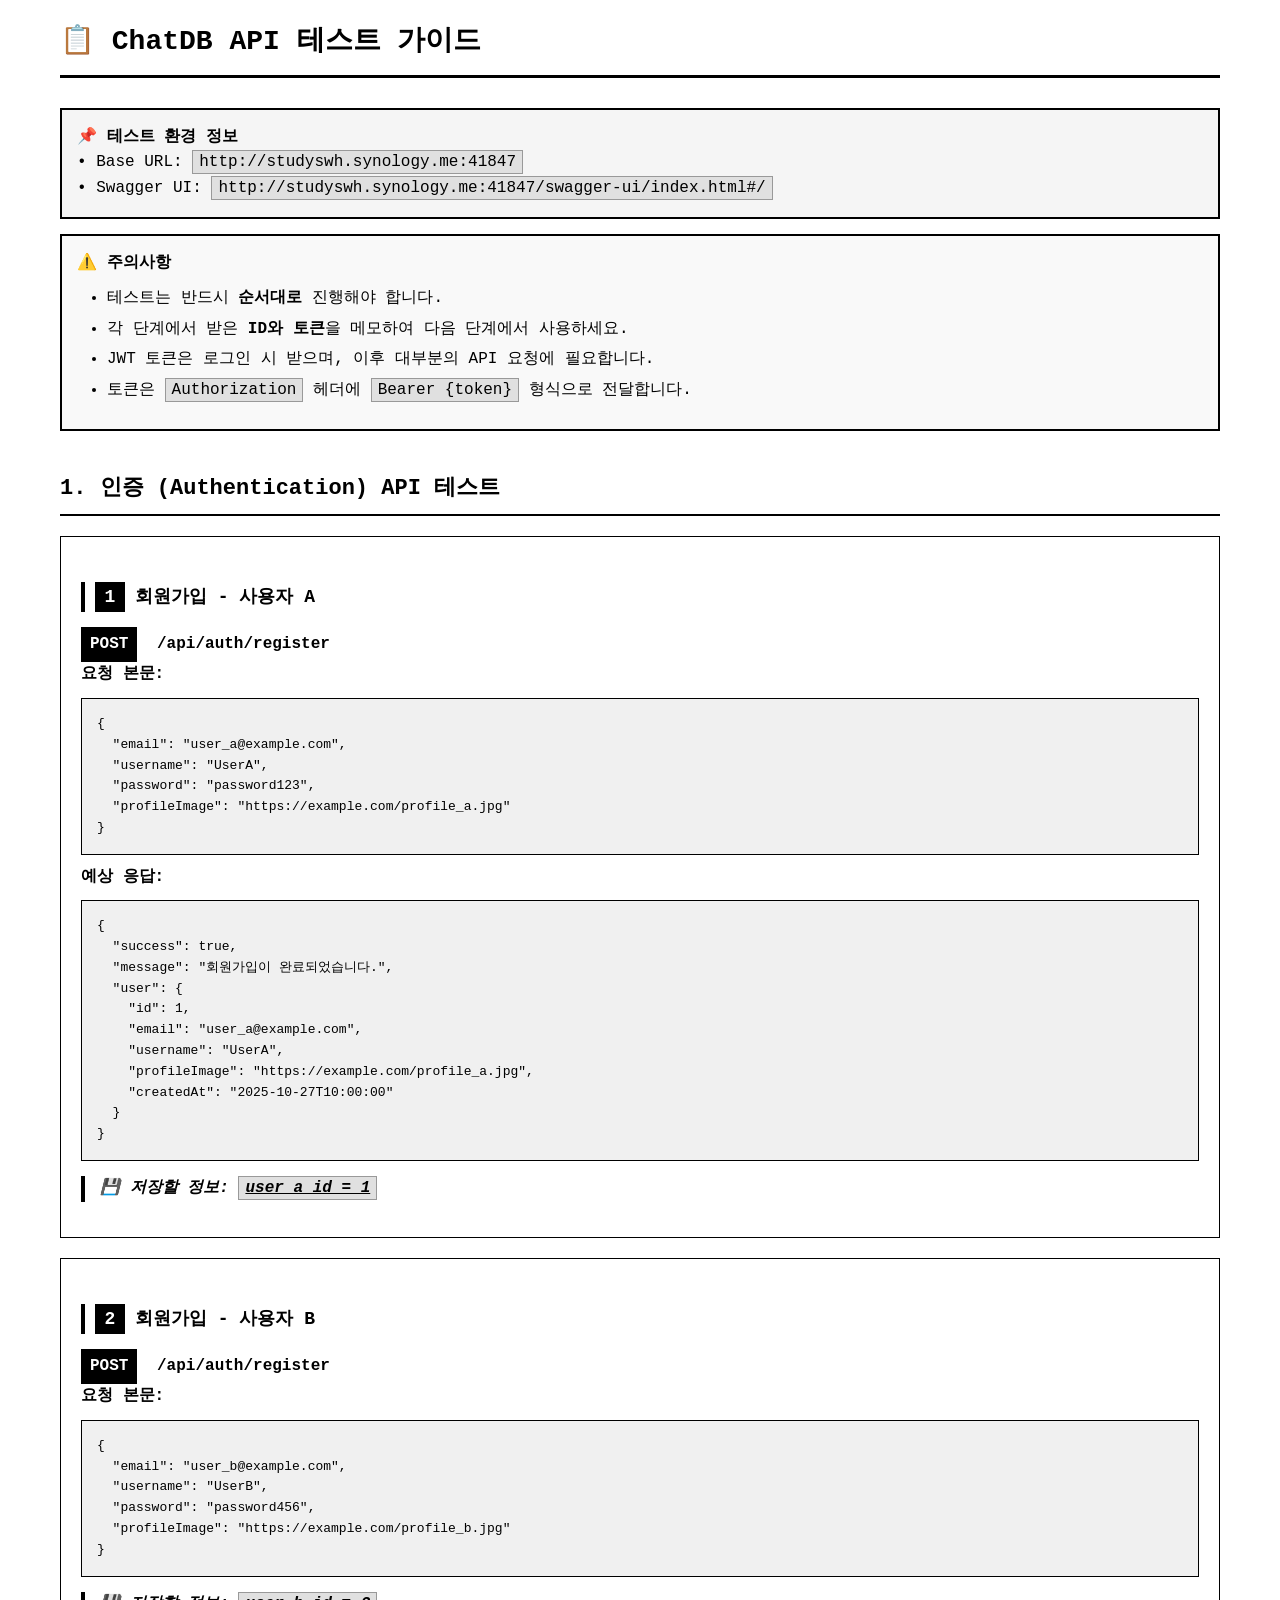
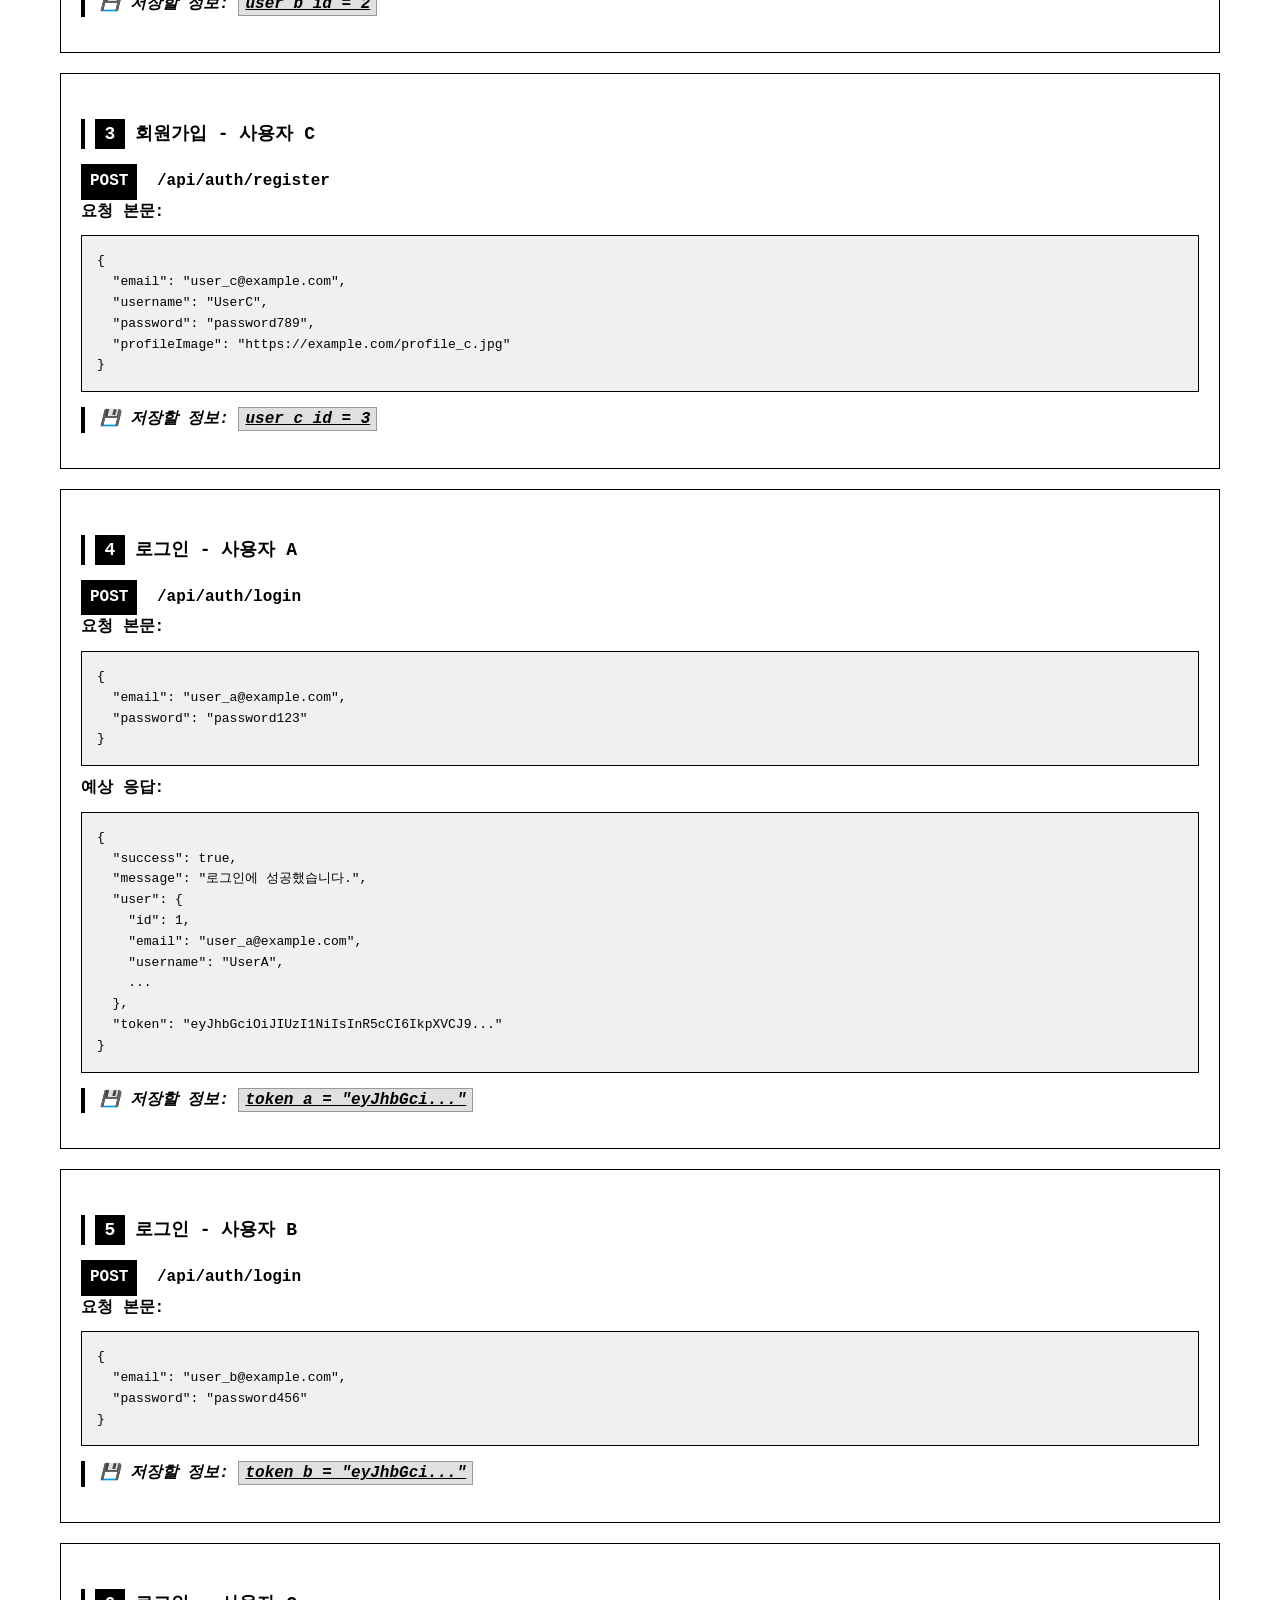
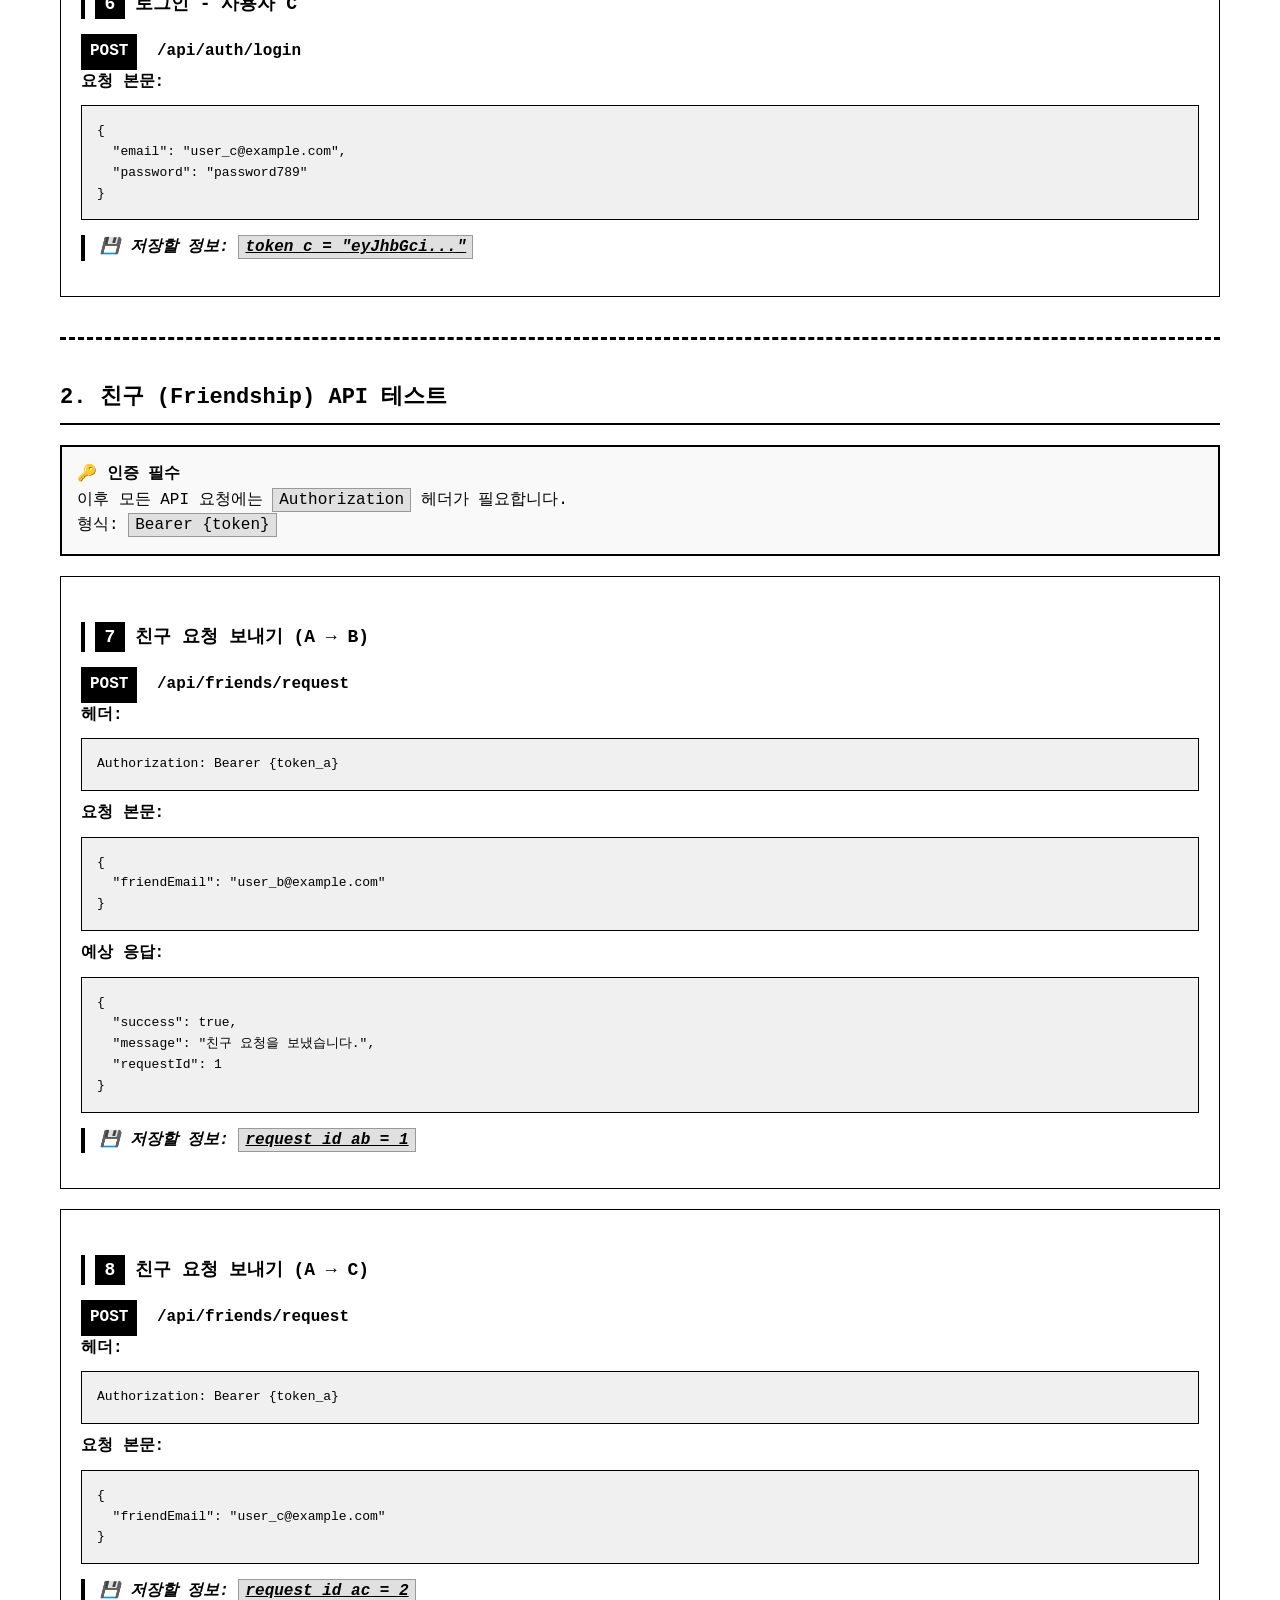
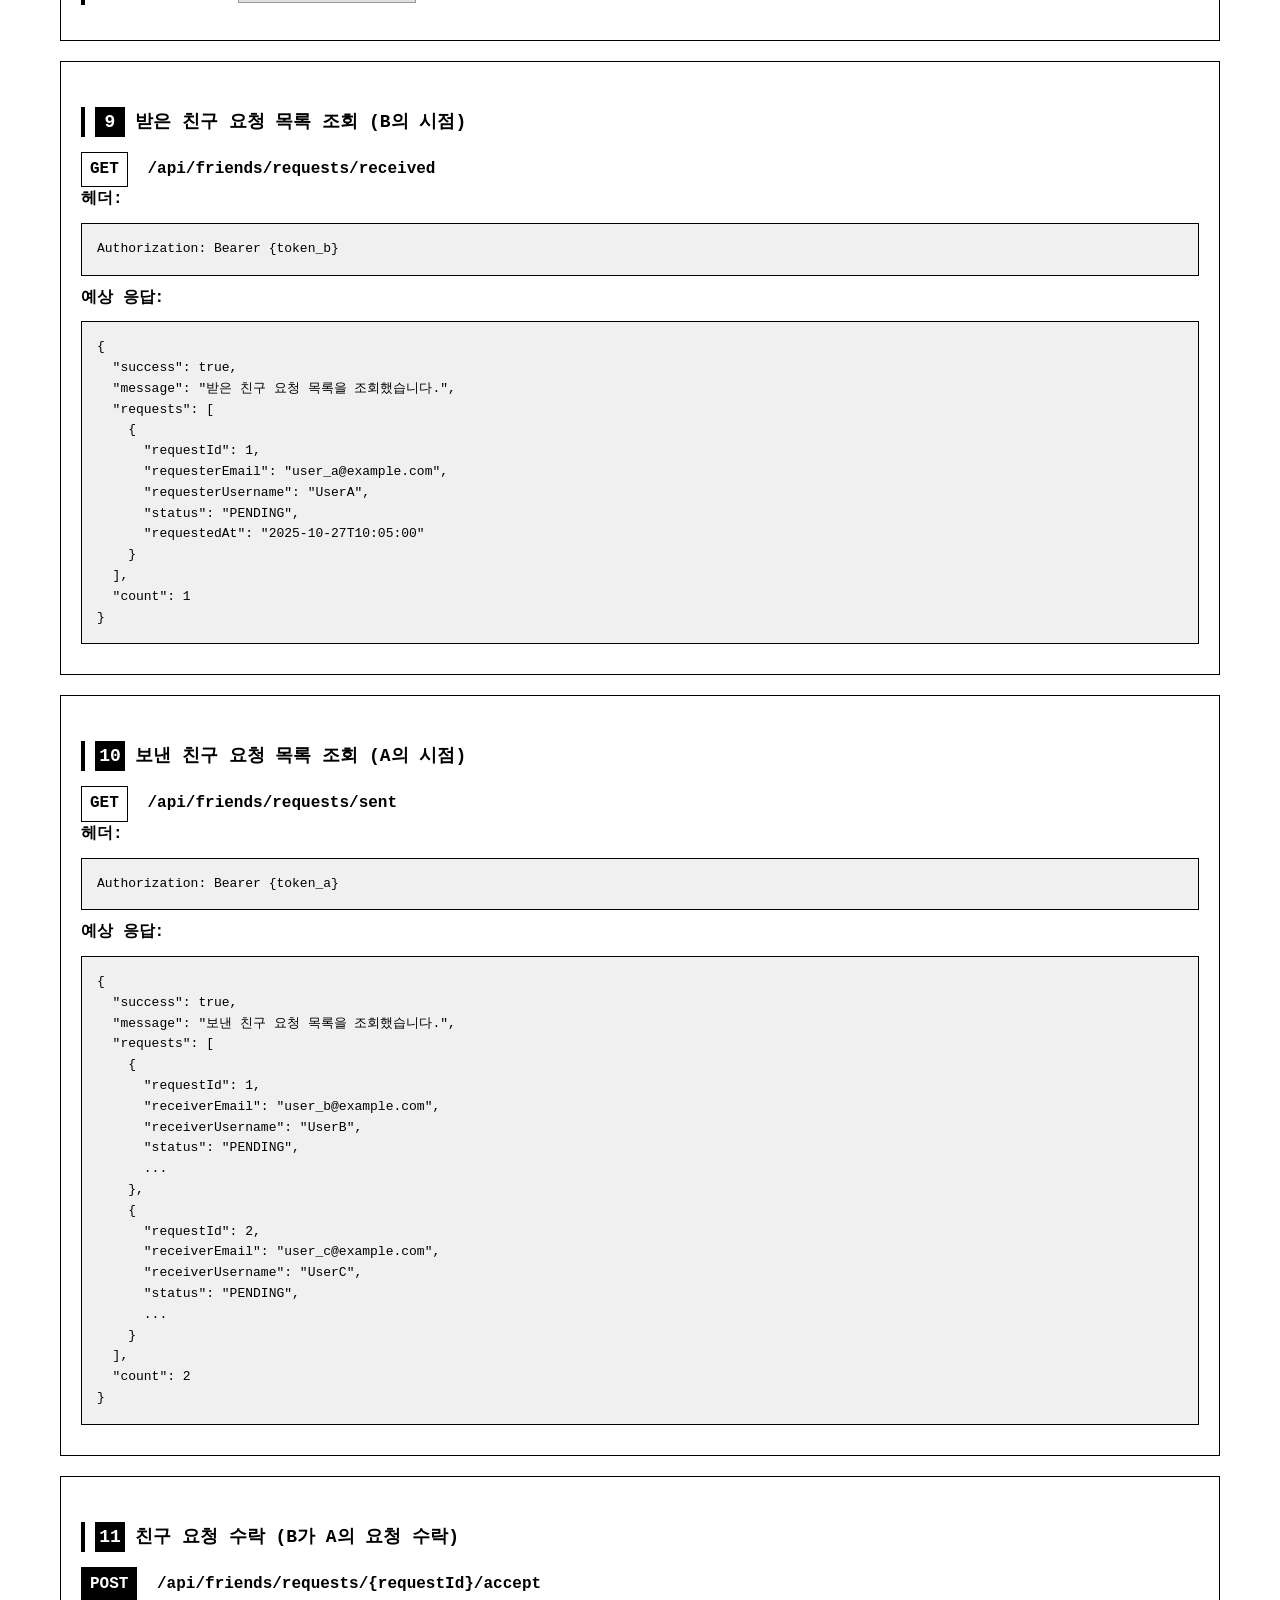
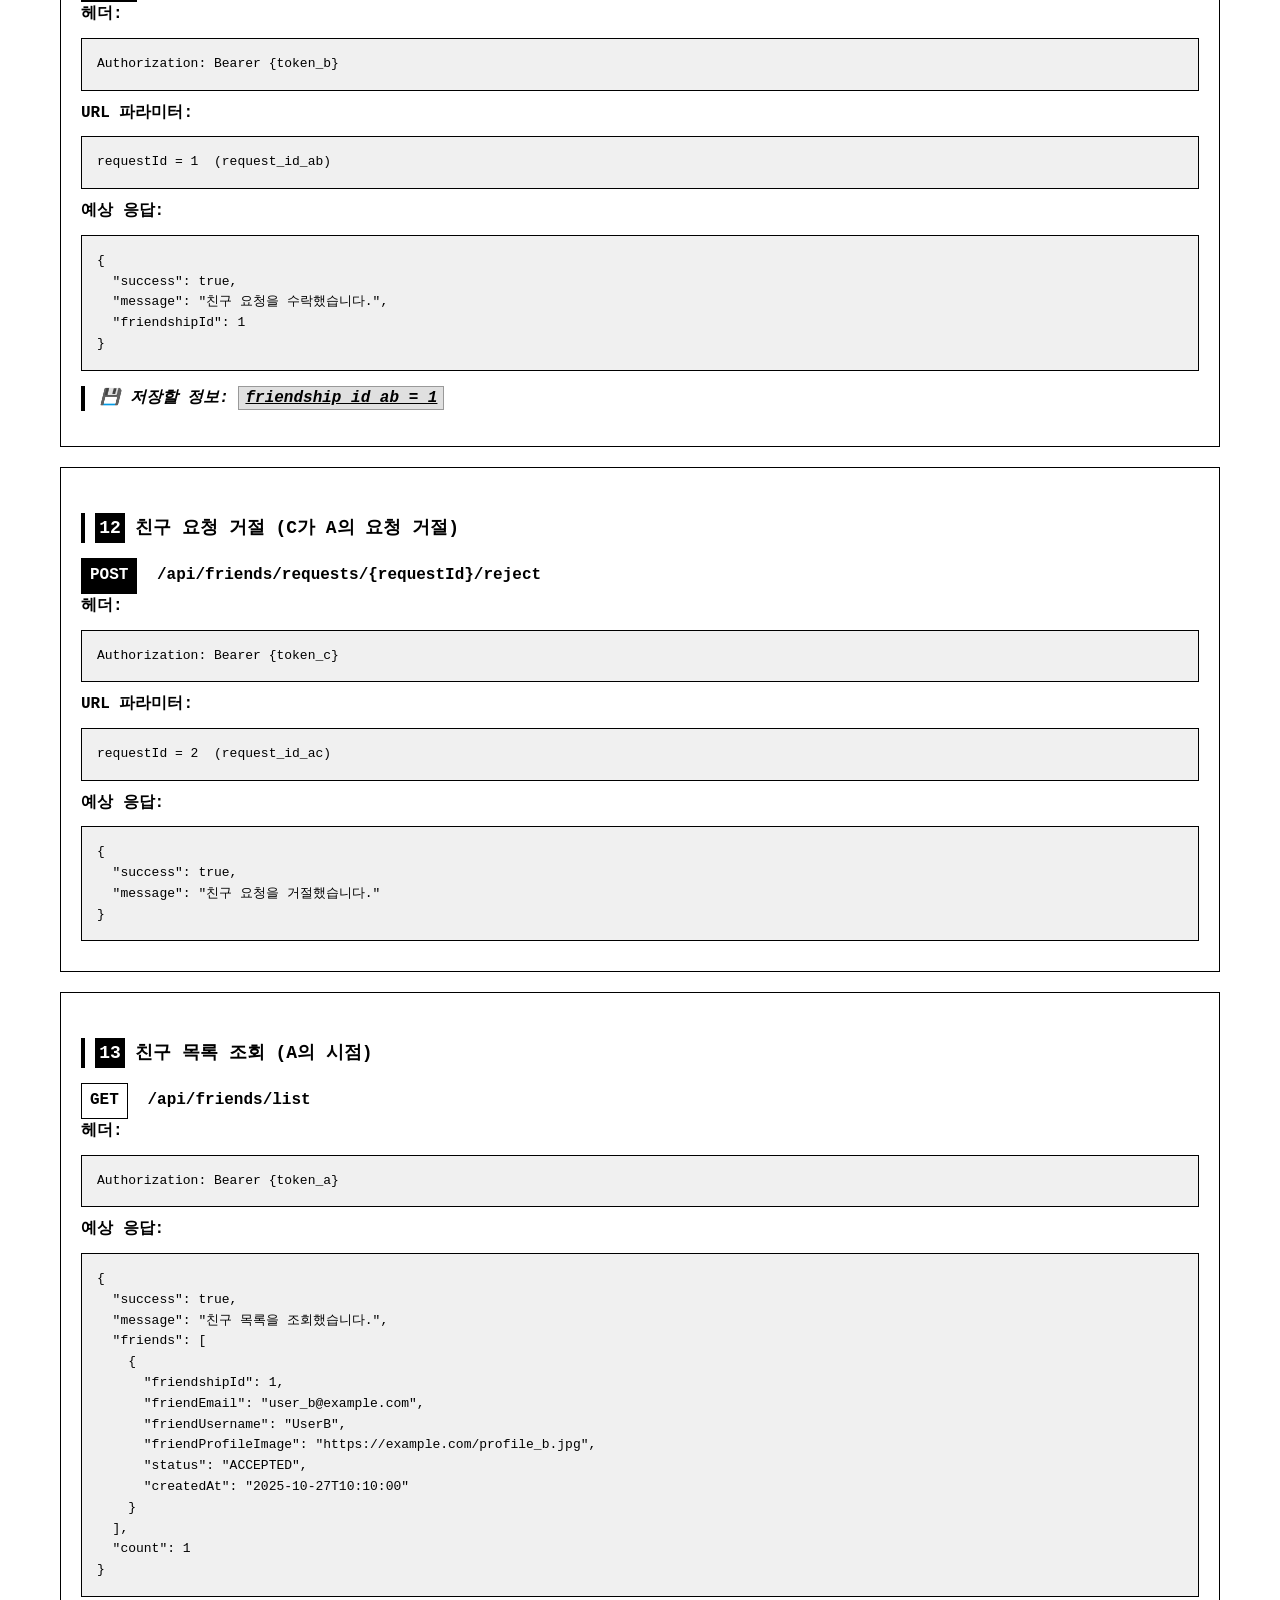
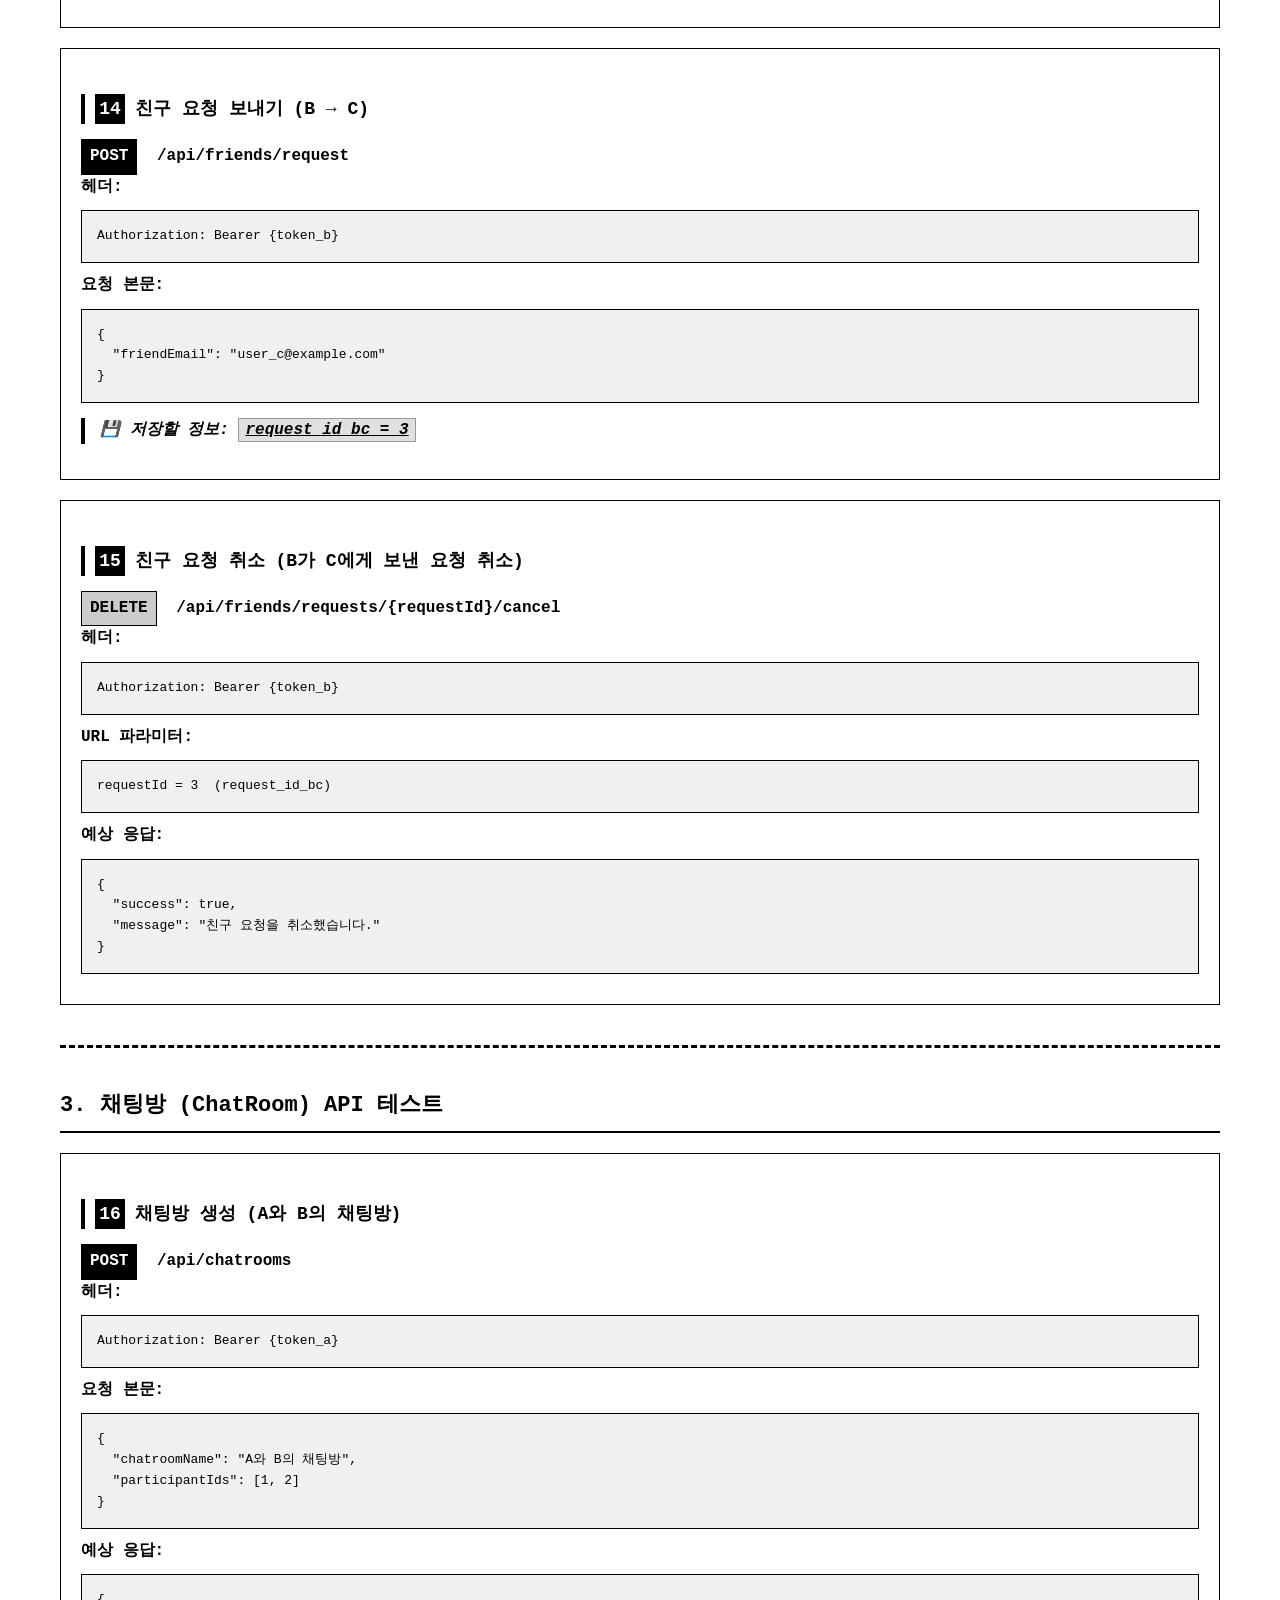
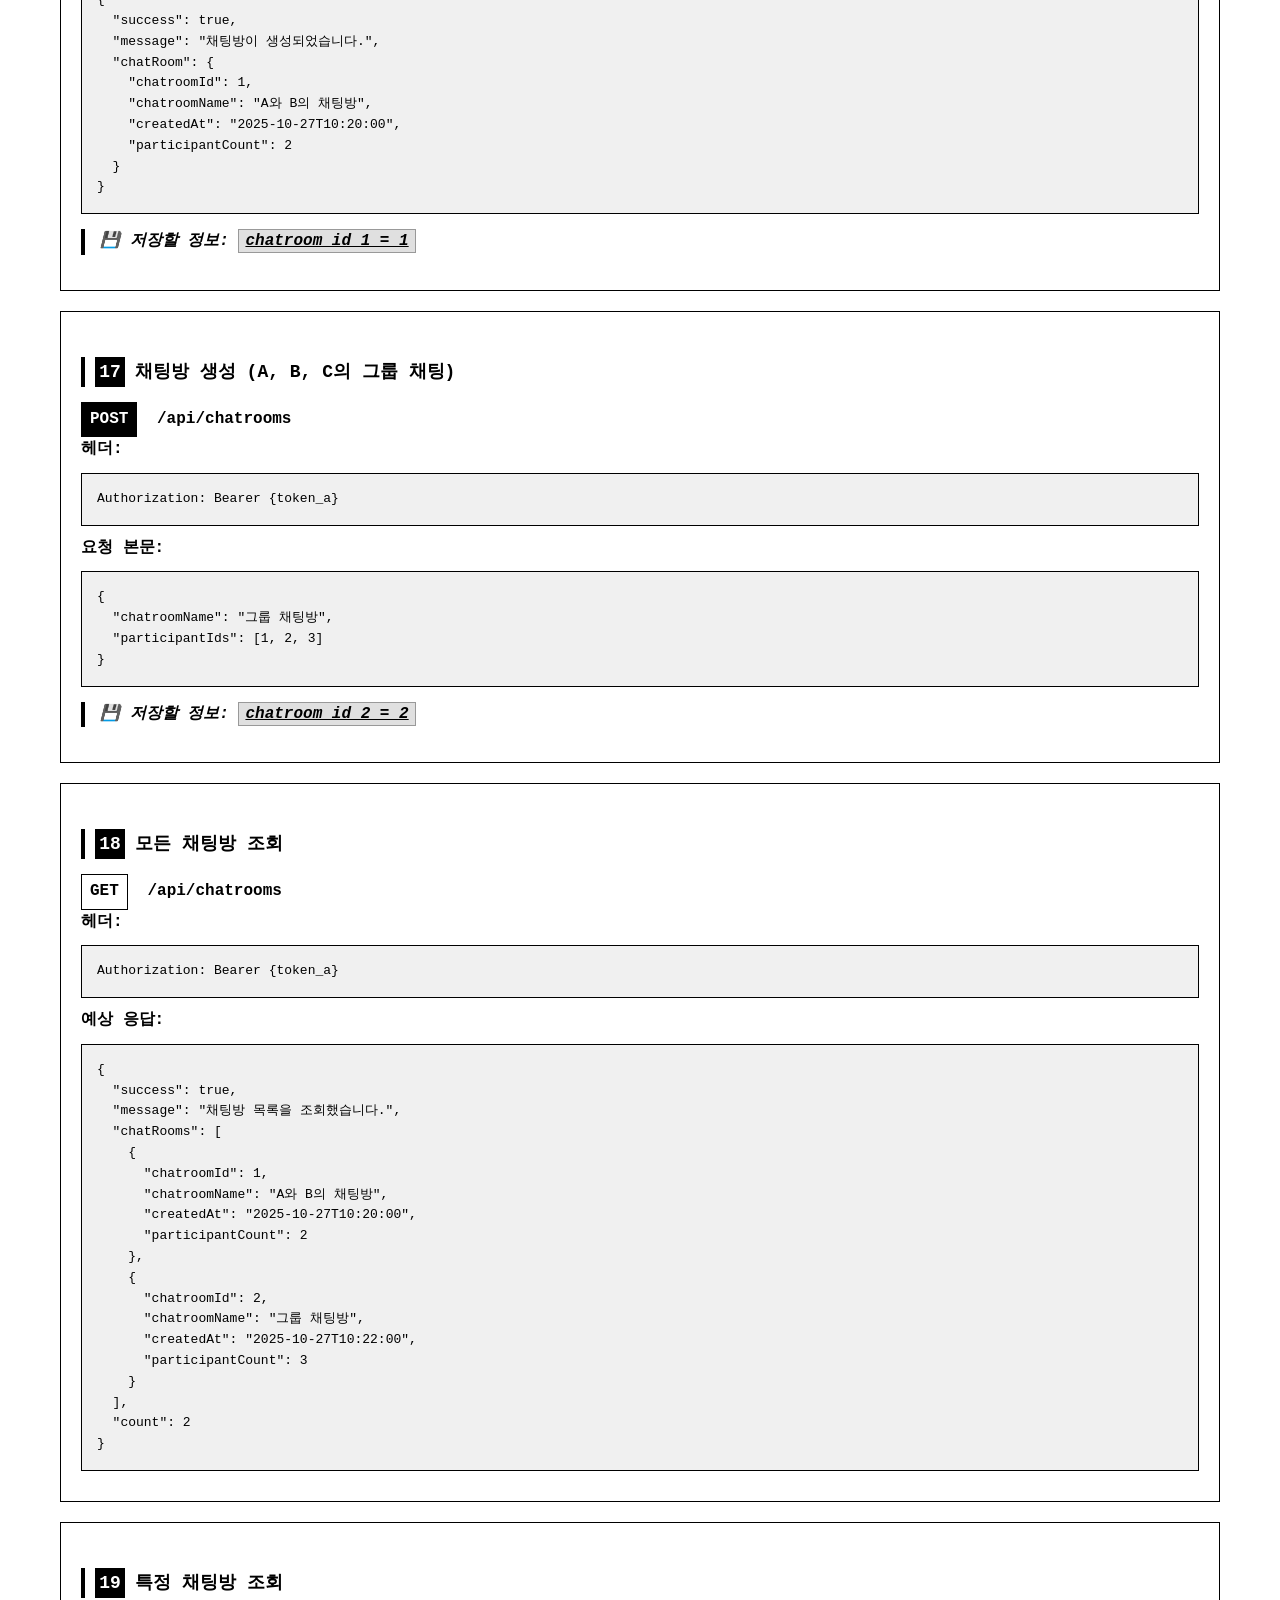
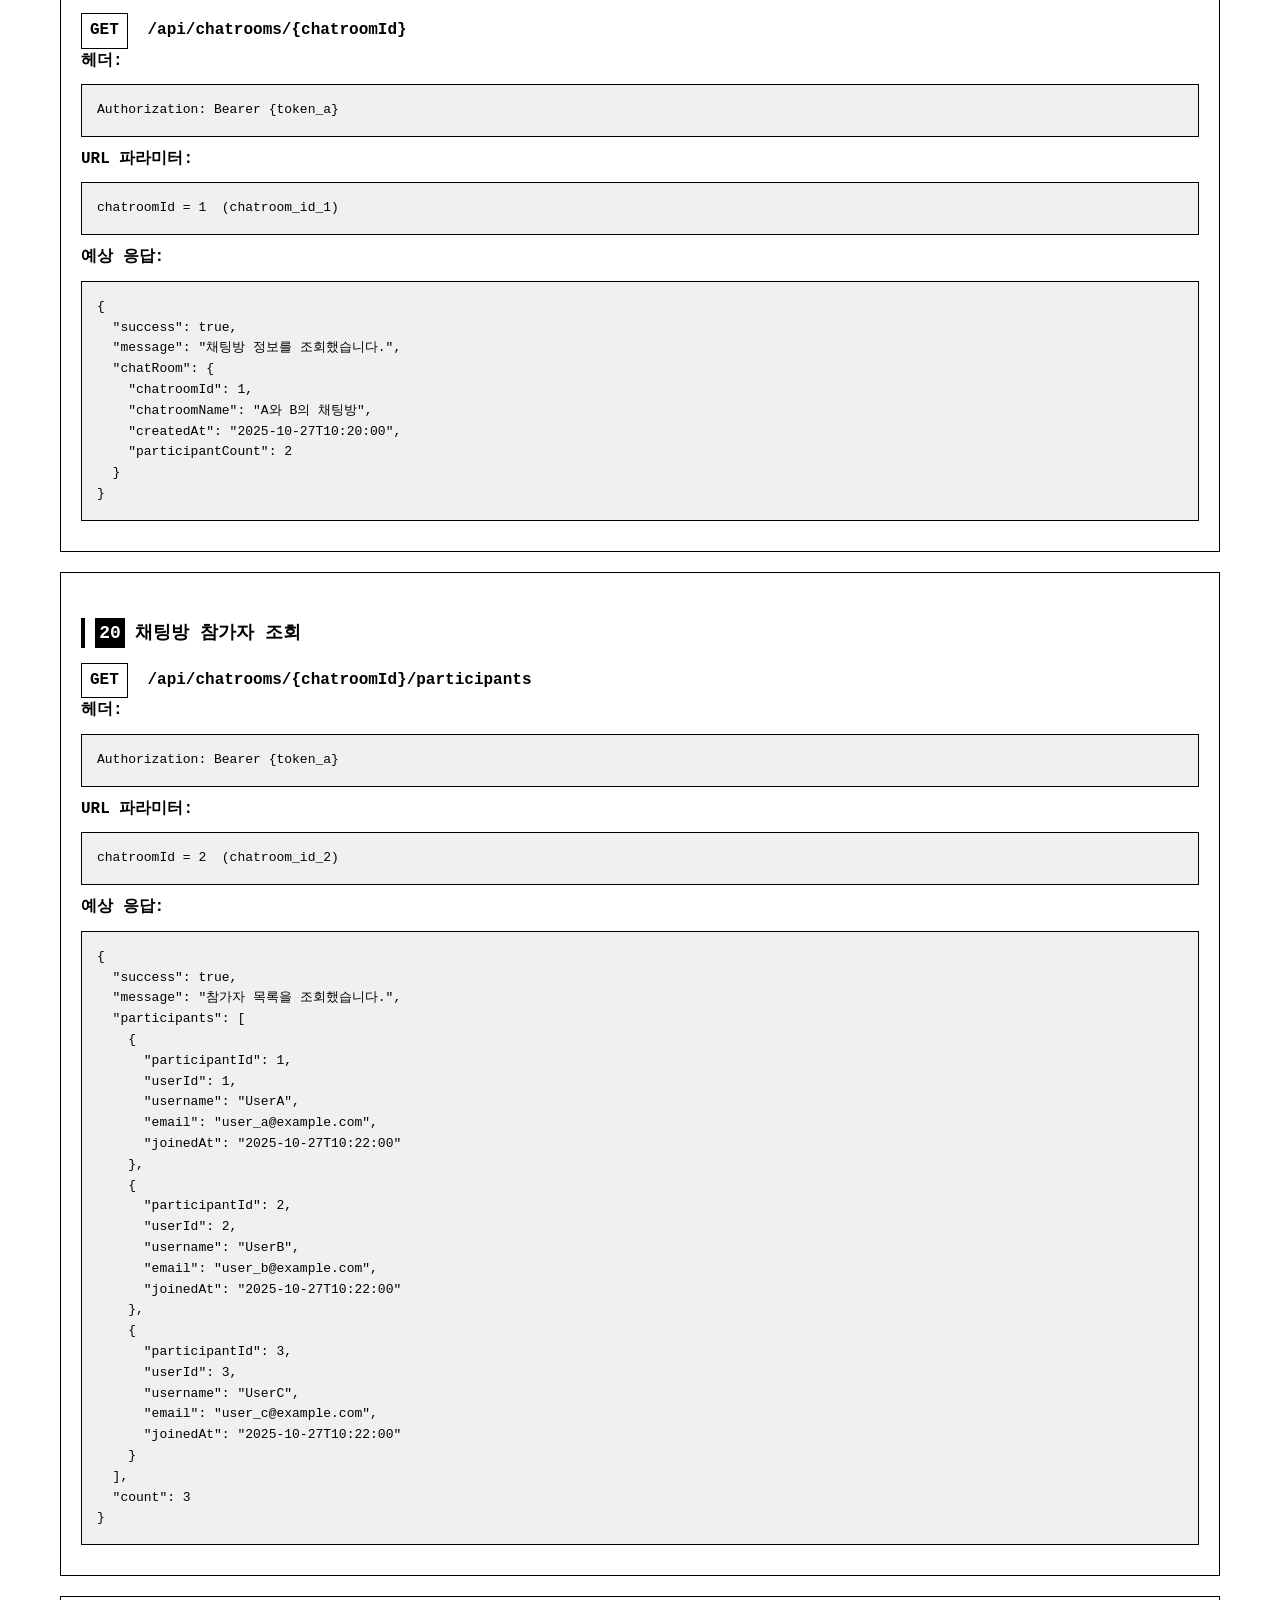
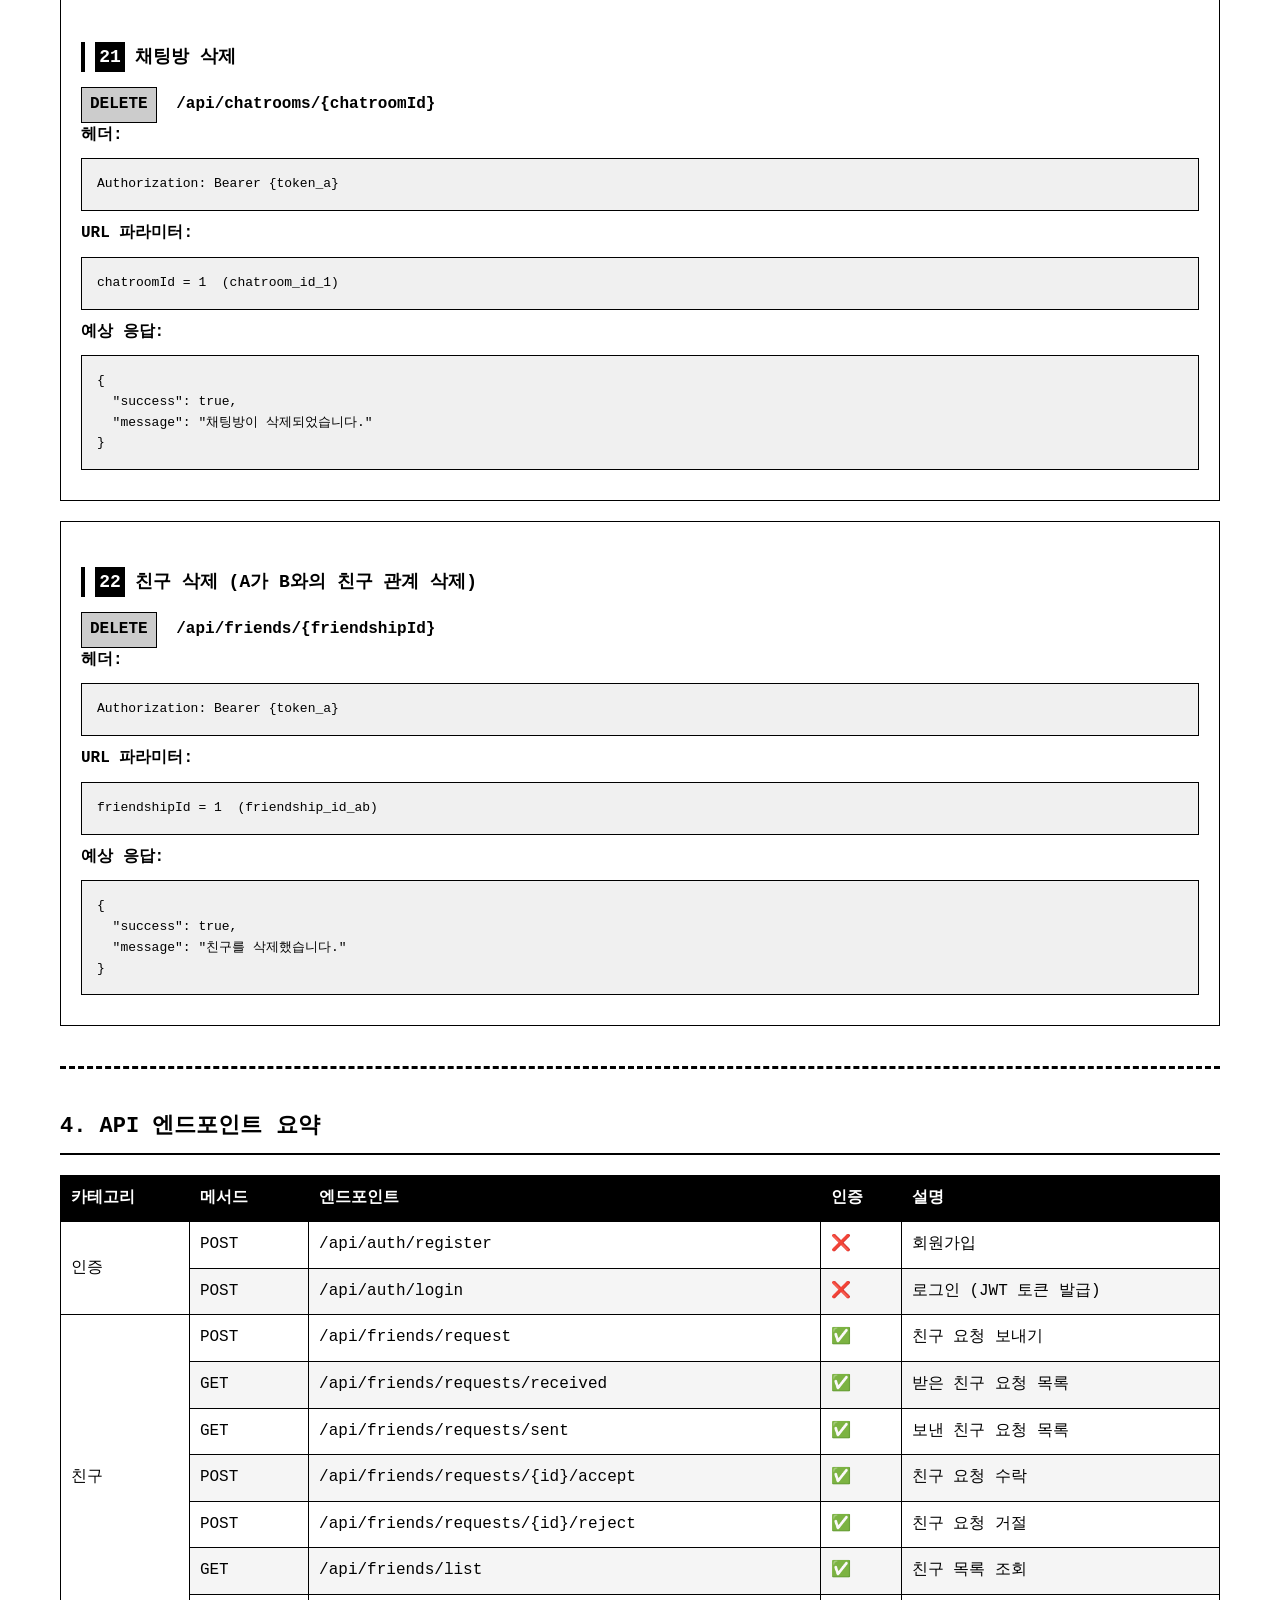
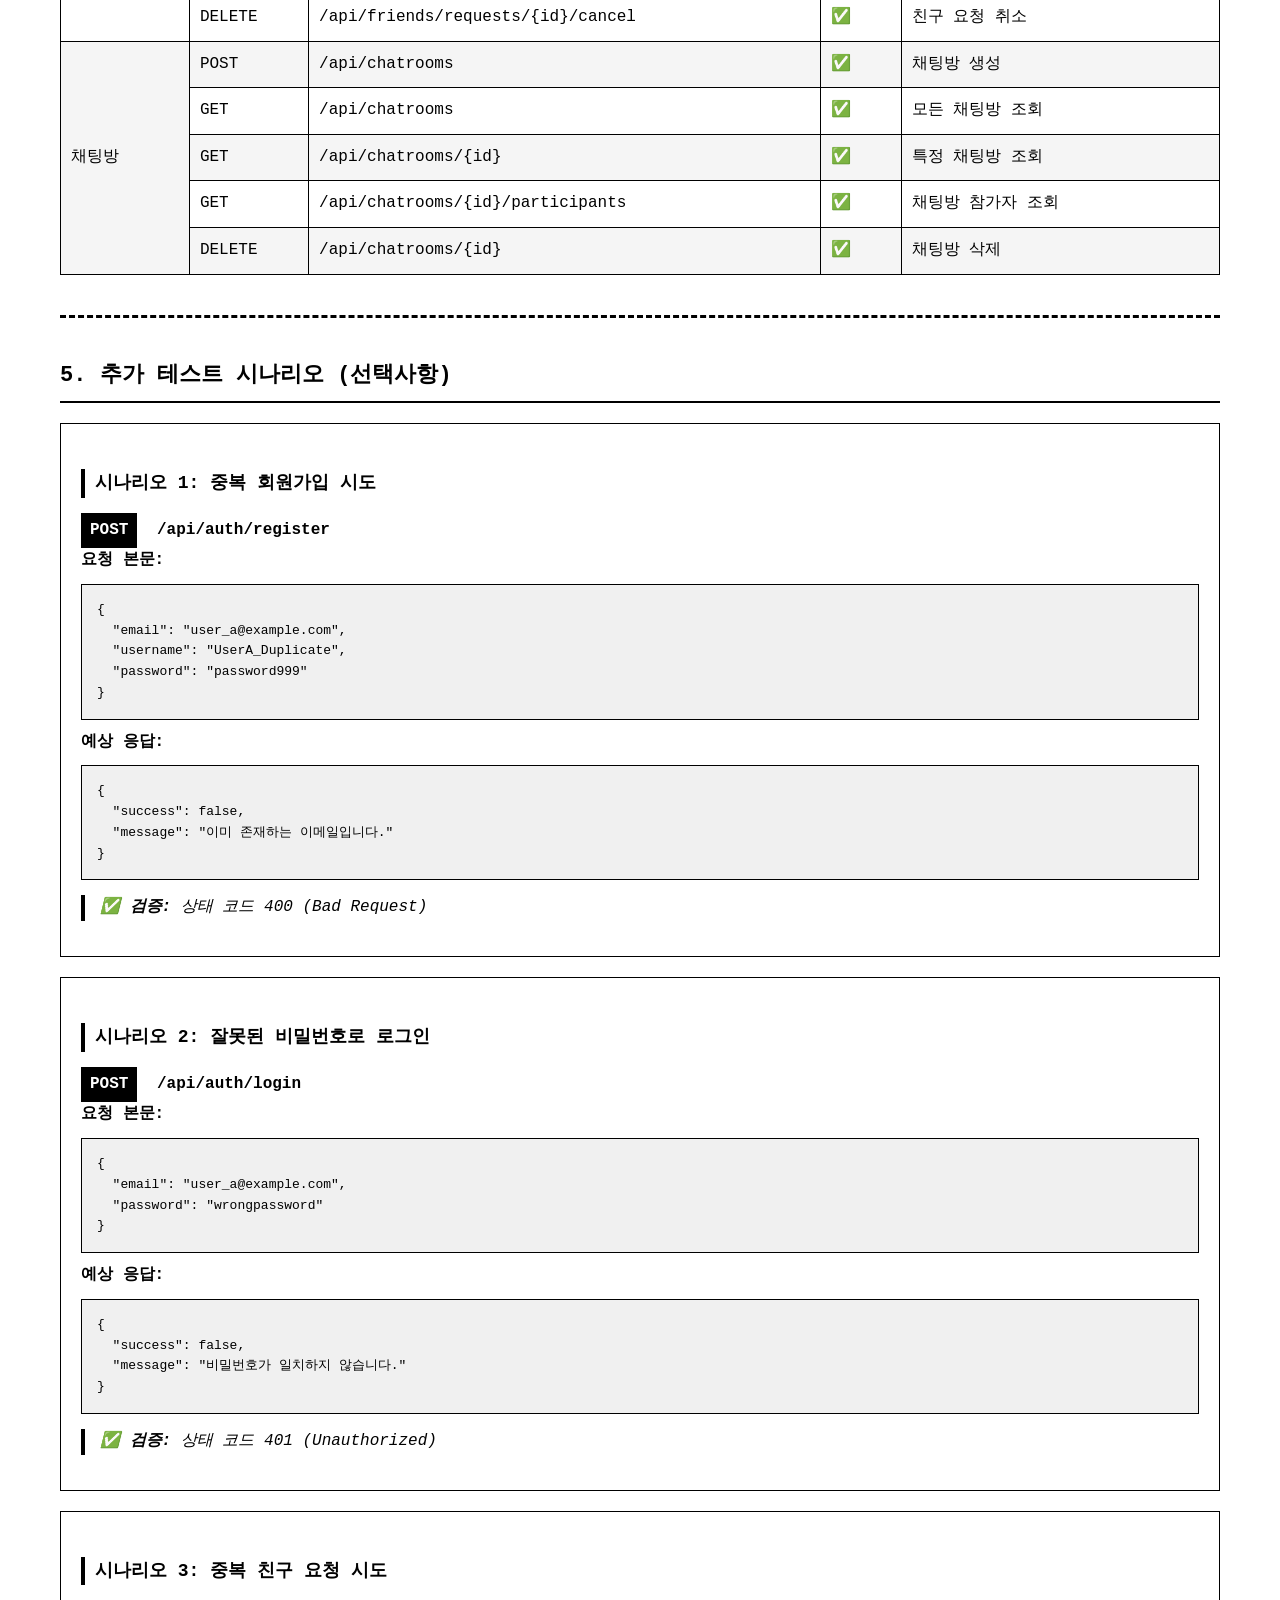
==== API_TEST_GUIDE.html @ 262bf6e5 "api 문서 업로드" ====
<!DOCTYPE html>
<html lang="ko">
<head>
    <meta charset="UTF-8">
    <meta name="viewport" content="width=device-width, initial-scale=1.0">
    <title>ChatDB API 테스트 가이드</title>
    <style>
        * {
            margin: 0;
            padding: 0;
            box-sizing: border-box;
        }

        body {
            font-family: 'Courier New', monospace;
            line-height: 1.6;
            padding: 20px;
            max-width: 1200px;
            margin: 0 auto;
            background: #ffffff;
            color: #000000;
        }

        h1 {
            border-bottom: 3px solid #000000;
            padding-bottom: 10px;
            margin-bottom: 30px;
            font-size: 28px;
        }

        h2 {
            border-bottom: 2px solid #000000;
            padding-bottom: 8px;
            margin-top: 40px;
            margin-bottom: 20px;
            font-size: 22px;
        }

        h3 {
            margin-top: 25px;
            margin-bottom: 15px;
            font-size: 18px;
            border-left: 4px solid #000000;
            padding-left: 10px;
        }

        .info-box {
            border: 2px solid #000000;
            padding: 15px;
            margin: 15px 0;
            background: #f5f5f5;
        }

        .test-step {
            border: 1px solid #000000;
            padding: 20px;
            margin: 20px 0;
            background: #ffffff;
        }

        .step-number {
            display: inline-block;
            width: 30px;
            height: 30px;
            background: #000000;
            color: #ffffff;
            text-align: center;
            line-height: 30px;
            font-weight: bold;
            margin-right: 10px;
        }

        pre {
            background: #f0f0f0;
            border: 1px solid #000000;
            padding: 15px;
            overflow-x: auto;
            margin: 10px 0;
            font-family: 'Courier New', monospace;
            font-size: 13px;
        }

        code {
            background: #e0e0e0;
            padding: 2px 6px;
            font-family: 'Courier New', monospace;
            border: 1px solid #999999;
        }

        .method {
            display: inline-block;
            padding: 4px 8px;
            font-weight: bold;
            margin-right: 10px;
            border: 1px solid #000000;
        }

        .method.post {
            background: #000000;
            color: #ffffff;
        }

        .method.get {
            background: #ffffff;
            color: #000000;
        }

        .method.delete {
            background: #cccccc;
            color: #000000;
        }

        .endpoint {
            font-family: 'Courier New', monospace;
            font-weight: bold;
        }

        .note {
            border-left: 4px solid #000000;
            padding-left: 15px;
            margin: 15px 0;
            font-style: italic;
        }

        .warning {
            border: 2px solid #000000;
            background: #f9f9f9;
            padding: 15px;
            margin: 15px 0;
        }

        table {
            width: 100%;
            border-collapse: collapse;
            margin: 15px 0;
        }

        th, td {
            border: 1px solid #000000;
            padding: 10px;
            text-align: left;
        }

        th {
            background: #000000;
            color: #ffffff;
            font-weight: bold;
        }

        tr:nth-child(even) {
            background: #f5f5f5;
        }

        .variable {
            color: #000000;
            font-weight: bold;
            text-decoration: underline;
        }

        ul {
            margin: 10px 0;
            padding-left: 30px;
        }

        li {
            margin: 5px 0;
        }

        .section-divider {
            border-top: 3px dashed #000000;
            margin: 40px 0;
        }
    </style>
</head>
<body>
    <h1>📋 ChatDB API 테스트 가이드</h1>

    <div class="info-box">
        <strong>📌 테스트 환경 정보</strong><br>
        • Base URL: <code>http://studyswh.synology.me:41847</code><br>
        • Swagger UI: <code>http://studyswh.synology.me:41847/swagger-ui/index.html#/</code><br>
    </div>

    <div class="warning">
        <strong>⚠️ 주의사항</strong>
        <ul>
            <li>테스트는 반드시 <strong>순서대로</strong> 진행해야 합니다.</li>
            <li>각 단계에서 받은 <strong>ID와 토큰</strong>을 메모하여 다음 단계에서 사용하세요.</li>
            <li>JWT 토큰은 로그인 시 받으며, 이후 대부분의 API 요청에 필요합니다.</li>
            <li>토큰은 <code>Authorization</code> 헤더에 <code>Bearer {token}</code> 형식으로 전달합니다.</li>
        </ul>
    </div>

    <!-- 섹션 1: 인증 API -->
    <h2>1. 인증 (Authentication) API 테스트</h2>

    <div class="test-step">
        <h3><span class="step-number">1</span>회원가입 - 사용자 A</h3>
        <p><span class="method post">POST</span> <span class="endpoint">/api/auth/register</span></p>
        
        <p><strong>요청 본문:</strong></p>
        <pre>{
  "email": "user_a@example.com",
  "username": "UserA",
  "password": "password123",
  "profileImage": "https://example.com/profile_a.jpg"
}</pre>

        <p><strong>예상 응답:</strong></p>
        <pre>{
  "success": true,
  "message": "회원가입이 완료되었습니다.",
  "user": {
    "id": 1,
    "email": "user_a@example.com",
    "username": "UserA",
    "profileImage": "https://example.com/profile_a.jpg",
    "createdAt": "2025-10-27T10:00:00"
  }
}</pre>

        <div class="note">
            💾 <strong>저장할 정보:</strong> <code class="variable">user_a_id = 1</code>
        </div>
    </div>

    <div class="test-step">
        <h3><span class="step-number">2</span>회원가입 - 사용자 B</h3>
        <p><span class="method post">POST</span> <span class="endpoint">/api/auth/register</span></p>
        
        <p><strong>요청 본문:</strong></p>
        <pre>{
  "email": "user_b@example.com",
  "username": "UserB",
  "password": "password456",
  "profileImage": "https://example.com/profile_b.jpg"
}</pre>

        <div class="note">
            💾 <strong>저장할 정보:</strong> <code class="variable">user_b_id = 2</code>
        </div>
    </div>

    <div class="test-step">
        <h3><span class="step-number">3</span>회원가입 - 사용자 C</h3>
        <p><span class="method post">POST</span> <span class="endpoint">/api/auth/register</span></p>
        
        <p><strong>요청 본문:</strong></p>
        <pre>{
  "email": "user_c@example.com",
  "username": "UserC",
  "password": "password789",
  "profileImage": "https://example.com/profile_c.jpg"
}</pre>

        <div class="note">
            💾 <strong>저장할 정보:</strong> <code class="variable">user_c_id = 3</code>
        </div>
    </div>

    <div class="test-step">
        <h3><span class="step-number">4</span>로그인 - 사용자 A</h3>
        <p><span class="method post">POST</span> <span class="endpoint">/api/auth/login</span></p>
        
        <p><strong>요청 본문:</strong></p>
        <pre>{
  "email": "user_a@example.com",
  "password": "password123"
}</pre>

        <p><strong>예상 응답:</strong></p>
        <pre>{
  "success": true,
  "message": "로그인에 성공했습니다.",
  "user": {
    "id": 1,
    "email": "user_a@example.com",
    "username": "UserA",
    ...
  },
  "token": "eyJhbGciOiJIUzI1NiIsInR5cCI6IkpXVCJ9..."
}</pre>

        <div class="note">
            💾 <strong>저장할 정보:</strong> <code class="variable">token_a = "eyJhbGci..."</code>
        </div>
    </div>

    <div class="test-step">
        <h3><span class="step-number">5</span>로그인 - 사용자 B</h3>
        <p><span class="method post">POST</span> <span class="endpoint">/api/auth/login</span></p>
        
        <p><strong>요청 본문:</strong></p>
        <pre>{
  "email": "user_b@example.com",
  "password": "password456"
}</pre>

        <div class="note">
            💾 <strong>저장할 정보:</strong> <code class="variable">token_b = "eyJhbGci..."</code>
        </div>
    </div>

    <div class="test-step">
        <h3><span class="step-number">6</span>로그인 - 사용자 C</h3>
        <p><span class="method post">POST</span> <span class="endpoint">/api/auth/login</span></p>
        
        <p><strong>요청 본문:</strong></p>
        <pre>{
  "email": "user_c@example.com",
  "password": "password789"
}</pre>

        <div class="note">
            💾 <strong>저장할 정보:</strong> <code class="variable">token_c = "eyJhbGci..."</code>
        </div>
    </div>

    <div class="section-divider"></div>

    <!-- 섹션 2: 친구 API -->
    <h2>2. 친구 (Friendship) API 테스트</h2>

    <div class="warning">
        <strong>🔑 인증 필수</strong><br>
        이후 모든 API 요청에는 <code>Authorization</code> 헤더가 필요합니다.<br>
        형식: <code>Bearer {token}</code>
    </div>

    <div class="test-step">
        <h3><span class="step-number">7</span>친구 요청 보내기 (A → B)</h3>
        <p><span class="method post">POST</span> <span class="endpoint">/api/friends/request</span></p>
        
        <p><strong>헤더:</strong></p>
        <pre>Authorization: Bearer {token_a}</pre>

        <p><strong>요청 본문:</strong></p>
        <pre>{
  "friendEmail": "user_b@example.com"
}</pre>

        <p><strong>예상 응답:</strong></p>
        <pre>{
  "success": true,
  "message": "친구 요청을 보냈습니다.",
  "requestId": 1
}</pre>

        <div class="note">
            💾 <strong>저장할 정보:</strong> <code class="variable">request_id_ab = 1</code>
        </div>
    </div>

    <div class="test-step">
        <h3><span class="step-number">8</span>친구 요청 보내기 (A → C)</h3>
        <p><span class="method post">POST</span> <span class="endpoint">/api/friends/request</span></p>
        
        <p><strong>헤더:</strong></p>
        <pre>Authorization: Bearer {token_a}</pre>

        <p><strong>요청 본문:</strong></p>
        <pre>{
  "friendEmail": "user_c@example.com"
}</pre>

        <div class="note">
            💾 <strong>저장할 정보:</strong> <code class="variable">request_id_ac = 2</code>
        </div>
    </div>

    <div class="test-step">
        <h3><span class="step-number">9</span>받은 친구 요청 목록 조회 (B의 시점)</h3>
        <p><span class="method get">GET</span> <span class="endpoint">/api/friends/requests/received</span></p>
        
        <p><strong>헤더:</strong></p>
        <pre>Authorization: Bearer {token_b}</pre>

        <p><strong>예상 응답:</strong></p>
        <pre>{
  "success": true,
  "message": "받은 친구 요청 목록을 조회했습니다.",
  "requests": [
    {
      "requestId": 1,
      "requesterEmail": "user_a@example.com",
      "requesterUsername": "UserA",
      "status": "PENDING",
      "requestedAt": "2025-10-27T10:05:00"
    }
  ],
  "count": 1
}</pre>
    </div>

    <div class="test-step">
        <h3><span class="step-number">10</span>보낸 친구 요청 목록 조회 (A의 시점)</h3>
        <p><span class="method get">GET</span> <span class="endpoint">/api/friends/requests/sent</span></p>
        
        <p><strong>헤더:</strong></p>
        <pre>Authorization: Bearer {token_a}</pre>

        <p><strong>예상 응답:</strong></p>
        <pre>{
  "success": true,
  "message": "보낸 친구 요청 목록을 조회했습니다.",
  "requests": [
    {
      "requestId": 1,
      "receiverEmail": "user_b@example.com",
      "receiverUsername": "UserB",
      "status": "PENDING",
      ...
    },
    {
      "requestId": 2,
      "receiverEmail": "user_c@example.com",
      "receiverUsername": "UserC",
      "status": "PENDING",
      ...
    }
  ],
  "count": 2
}</pre>
    </div>

    <div class="test-step">
        <h3><span class="step-number">11</span>친구 요청 수락 (B가 A의 요청 수락)</h3>
        <p><span class="method post">POST</span> <span class="endpoint">/api/friends/requests/{requestId}/accept</span></p>
        
        <p><strong>헤더:</strong></p>
        <pre>Authorization: Bearer {token_b}</pre>

        <p><strong>URL 파라미터:</strong></p>
        <pre>requestId = 1  (request_id_ab)</pre>

        <p><strong>예상 응답:</strong></p>
        <pre>{
  "success": true,
  "message": "친구 요청을 수락했습니다.",
  "friendshipId": 1
}</pre>

        <div class="note">
            💾 <strong>저장할 정보:</strong> <code class="variable">friendship_id_ab = 1</code>
        </div>
    </div>

    <div class="test-step">
        <h3><span class="step-number">12</span>친구 요청 거절 (C가 A의 요청 거절)</h3>
        <p><span class="method post">POST</span> <span class="endpoint">/api/friends/requests/{requestId}/reject</span></p>
        
        <p><strong>헤더:</strong></p>
        <pre>Authorization: Bearer {token_c}</pre>

        <p><strong>URL 파라미터:</strong></p>
        <pre>requestId = 2  (request_id_ac)</pre>

        <p><strong>예상 응답:</strong></p>
        <pre>{
  "success": true,
  "message": "친구 요청을 거절했습니다."
}</pre>
    </div>

    <div class="test-step">
        <h3><span class="step-number">13</span>친구 목록 조회 (A의 시점)</h3>
        <p><span class="method get">GET</span> <span class="endpoint">/api/friends/list</span></p>
        
        <p><strong>헤더:</strong></p>
        <pre>Authorization: Bearer {token_a}</pre>

        <p><strong>예상 응답:</strong></p>
        <pre>{
  "success": true,
  "message": "친구 목록을 조회했습니다.",
  "friends": [
    {
      "friendshipId": 1,
      "friendEmail": "user_b@example.com",
      "friendUsername": "UserB",
      "friendProfileImage": "https://example.com/profile_b.jpg",
      "status": "ACCEPTED",
      "createdAt": "2025-10-27T10:10:00"
    }
  ],
  "count": 1
}</pre>
    </div>

    <div class="test-step">
        <h3><span class="step-number">14</span>친구 요청 보내기 (B → C)</h3>
        <p><span class="method post">POST</span> <span class="endpoint">/api/friends/request</span></p>
        
        <p><strong>헤더:</strong></p>
        <pre>Authorization: Bearer {token_b}</pre>

        <p><strong>요청 본문:</strong></p>
        <pre>{
  "friendEmail": "user_c@example.com"
}</pre>

        <div class="note">
            💾 <strong>저장할 정보:</strong> <code class="variable">request_id_bc = 3</code>
        </div>
    </div>

    <div class="test-step">
        <h3><span class="step-number">15</span>친구 요청 취소 (B가 C에게 보낸 요청 취소)</h3>
        <p><span class="method delete">DELETE</span> <span class="endpoint">/api/friends/requests/{requestId}/cancel</span></p>
        
        <p><strong>헤더:</strong></p>
        <pre>Authorization: Bearer {token_b}</pre>

        <p><strong>URL 파라미터:</strong></p>
        <pre>requestId = 3  (request_id_bc)</pre>

        <p><strong>예상 응답:</strong></p>
        <pre>{
  "success": true,
  "message": "친구 요청을 취소했습니다."
}</pre>
    </div>

    <div class="section-divider"></div>

    <!-- 섹션 3: 채팅방 API -->
    <h2>3. 채팅방 (ChatRoom) API 테스트</h2>

    <div class="test-step">
        <h3><span class="step-number">16</span>채팅방 생성 (A와 B의 채팅방)</h3>
        <p><span class="method post">POST</span> <span class="endpoint">/api/chatrooms</span></p>
        
        <p><strong>헤더:</strong></p>
        <pre>Authorization: Bearer {token_a}</pre>

        <p><strong>요청 본문:</strong></p>
        <pre>{
  "chatroomName": "A와 B의 채팅방",
  "participantIds": [1, 2]
}</pre>

        <p><strong>예상 응답:</strong></p>
        <pre>{
  "success": true,
  "message": "채팅방이 생성되었습니다.",
  "chatRoom": {
    "chatroomId": 1,
    "chatroomName": "A와 B의 채팅방",
    "createdAt": "2025-10-27T10:20:00",
    "participantCount": 2
  }
}</pre>

        <div class="note">
            💾 <strong>저장할 정보:</strong> <code class="variable">chatroom_id_1 = 1</code>
        </div>
    </div>

    <div class="test-step">
        <h3><span class="step-number">17</span>채팅방 생성 (A, B, C의 그룹 채팅)</h3>
        <p><span class="method post">POST</span> <span class="endpoint">/api/chatrooms</span></p>
        
        <p><strong>헤더:</strong></p>
        <pre>Authorization: Bearer {token_a}</pre>

        <p><strong>요청 본문:</strong></p>
        <pre>{
  "chatroomName": "그룹 채팅방",
  "participantIds": [1, 2, 3]
}</pre>

        <div class="note">
            💾 <strong>저장할 정보:</strong> <code class="variable">chatroom_id_2 = 2</code>
        </div>
    </div>

    <div class="test-step">
        <h3><span class="step-number">18</span>모든 채팅방 조회</h3>
        <p><span class="method get">GET</span> <span class="endpoint">/api/chatrooms</span></p>
        
        <p><strong>헤더:</strong></p>
        <pre>Authorization: Bearer {token_a}</pre>

        <p><strong>예상 응답:</strong></p>
        <pre>{
  "success": true,
  "message": "채팅방 목록을 조회했습니다.",
  "chatRooms": [
    {
      "chatroomId": 1,
      "chatroomName": "A와 B의 채팅방",
      "createdAt": "2025-10-27T10:20:00",
      "participantCount": 2
    },
    {
      "chatroomId": 2,
      "chatroomName": "그룹 채팅방",
      "createdAt": "2025-10-27T10:22:00",
      "participantCount": 3
    }
  ],
  "count": 2
}</pre>
    </div>

    <div class="test-step">
        <h3><span class="step-number">19</span>특정 채팅방 조회</h3>
        <p><span class="method get">GET</span> <span class="endpoint">/api/chatrooms/{chatroomId}</span></p>
        
        <p><strong>헤더:</strong></p>
        <pre>Authorization: Bearer {token_a}</pre>

        <p><strong>URL 파라미터:</strong></p>
        <pre>chatroomId = 1  (chatroom_id_1)</pre>

        <p><strong>예상 응답:</strong></p>
        <pre>{
  "success": true,
  "message": "채팅방 정보를 조회했습니다.",
  "chatRoom": {
    "chatroomId": 1,
    "chatroomName": "A와 B의 채팅방",
    "createdAt": "2025-10-27T10:20:00",
    "participantCount": 2
  }
}</pre>
    </div>

    <div class="test-step">
        <h3><span class="step-number">20</span>채팅방 참가자 조회</h3>
        <p><span class="method get">GET</span> <span class="endpoint">/api/chatrooms/{chatroomId}/participants</span></p>
        
        <p><strong>헤더:</strong></p>
        <pre>Authorization: Bearer {token_a}</pre>

        <p><strong>URL 파라미터:</strong></p>
        <pre>chatroomId = 2  (chatroom_id_2)</pre>

        <p><strong>예상 응답:</strong></p>
        <pre>{
  "success": true,
  "message": "참가자 목록을 조회했습니다.",
  "participants": [
    {
      "participantId": 1,
      "userId": 1,
      "username": "UserA",
      "email": "user_a@example.com",
      "joinedAt": "2025-10-27T10:22:00"
    },
    {
      "participantId": 2,
      "userId": 2,
      "username": "UserB",
      "email": "user_b@example.com",
      "joinedAt": "2025-10-27T10:22:00"
    },
    {
      "participantId": 3,
      "userId": 3,
      "username": "UserC",
      "email": "user_c@example.com",
      "joinedAt": "2025-10-27T10:22:00"
    }
  ],
  "count": 3
}</pre>
    </div>

    <div class="test-step">
        <h3><span class="step-number">21</span>채팅방 삭제</h3>
        <p><span class="method delete">DELETE</span> <span class="endpoint">/api/chatrooms/{chatroomId}</span></p>
        
        <p><strong>헤더:</strong></p>
        <pre>Authorization: Bearer {token_a}</pre>

        <p><strong>URL 파라미터:</strong></p>
        <pre>chatroomId = 1  (chatroom_id_1)</pre>

        <p><strong>예상 응답:</strong></p>
        <pre>{
  "success": true,
  "message": "채팅방이 삭제되었습니다."
}</pre>
    </div>

    <div class="test-step">
        <h3><span class="step-number">22</span>친구 삭제 (A가 B와의 친구 관계 삭제)</h3>
        <p><span class="method delete">DELETE</span> <span class="endpoint">/api/friends/{friendshipId}</span></p>
        
        <p><strong>헤더:</strong></p>
        <pre>Authorization: Bearer {token_a}</pre>

        <p><strong>URL 파라미터:</strong></p>
        <pre>friendshipId = 1  (friendship_id_ab)</pre>

        <p><strong>예상 응답:</strong></p>
        <pre>{
  "success": true,
  "message": "친구를 삭제했습니다."
}</pre>
    </div>

    <div class="section-divider"></div>

    <!-- 요약 테이블 -->
    <h2>4. API 엔드포인트 요약</h2>

    <table>
        <thead>
            <tr>
                <th>카테고리</th>
                <th>메서드</th>
                <th>엔드포인트</th>
                <th>인증</th>
                <th>설명</th>
            </tr>
        </thead>
        <tbody>
            <tr>
                <td rowspan="2">인증</td>
                <td>POST</td>
                <td>/api/auth/register</td>
                <td>❌</td>
                <td>회원가입</td>
            </tr>
            <tr>
                <td>POST</td>
                <td>/api/auth/login</td>
                <td>❌</td>
                <td>로그인 (JWT 토큰 발급)</td>
            </tr>
            <tr>
                <td rowspan="7">친구</td>
                <td>POST</td>
                <td>/api/friends/request</td>
                <td>✅</td>
                <td>친구 요청 보내기</td>
            </tr>
            <tr>
                <td>GET</td>
                <td>/api/friends/requests/received</td>
                <td>✅</td>
                <td>받은 친구 요청 목록</td>
            </tr>
            <tr>
                <td>GET</td>
                <td>/api/friends/requests/sent</td>
                <td>✅</td>
                <td>보낸 친구 요청 목록</td>
            </tr>
            <tr>
                <td>POST</td>
                <td>/api/friends/requests/{id}/accept</td>
                <td>✅</td>
                <td>친구 요청 수락</td>
            </tr>
            <tr>
                <td>POST</td>
                <td>/api/friends/requests/{id}/reject</td>
                <td>✅</td>
                <td>친구 요청 거절</td>
            </tr>
            <tr>
                <td>GET</td>
                <td>/api/friends/list</td>
                <td>✅</td>
                <td>친구 목록 조회</td>
            </tr>
            <tr>
                <td>DELETE</td>
                <td>/api/friends/requests/{id}/cancel</td>
                <td>✅</td>
                <td>친구 요청 취소</td>
            </tr>
            <tr>
                <td rowspan="5">채팅방</td>
                <td>POST</td>
                <td>/api/chatrooms</td>
                <td>✅</td>
                <td>채팅방 생성</td>
            </tr>
            <tr>
                <td>GET</td>
                <td>/api/chatrooms</td>
                <td>✅</td>
                <td>모든 채팅방 조회</td>
            </tr>
            <tr>
                <td>GET</td>
                <td>/api/chatrooms/{id}</td>
                <td>✅</td>
                <td>특정 채팅방 조회</td>
            </tr>
            <tr>
                <td>GET</td>
                <td>/api/chatrooms/{id}/participants</td>
                <td>✅</td>
                <td>채팅방 참가자 조회</td>
            </tr>
            <tr>
                <td>DELETE</td>
                <td>/api/chatrooms/{id}</td>
                <td>✅</td>
                <td>채팅방 삭제</td>
            </tr>
        </tbody>
    </table>

    <div class="section-divider"></div>

    <!-- 추가 테스트 케이스 -->
    <h2>5. 추가 테스트 시나리오 (선택사항)</h2>

    <div class="test-step">
        <h3>시나리오 1: 중복 회원가입 시도</h3>
        <p><span class="method post">POST</span> <span class="endpoint">/api/auth/register</span></p>
        
        <p><strong>요청 본문:</strong></p>
        <pre>{
  "email": "user_a@example.com",
  "username": "UserA_Duplicate",
  "password": "password999"
}</pre>

        <p><strong>예상 응답:</strong></p>
        <pre>{
  "success": false,
  "message": "이미 존재하는 이메일입니다."
}</pre>

        <div class="note">
            ✅ <strong>검증:</strong> 상태 코드 400 (Bad Request)
        </div>
    </div>

    <div class="test-step">
        <h3>시나리오 2: 잘못된 비밀번호로 로그인</h3>
        <p><span class="method post">POST</span> <span class="endpoint">/api/auth/login</span></p>
        
        <p><strong>요청 본문:</strong></p>
        <pre>{
  "email": "user_a@example.com",
  "password": "wrongpassword"
}</pre>

        <p><strong>예상 응답:</strong></p>
        <pre>{
  "success": false,
  "message": "비밀번호가 일치하지 않습니다."
}</pre>

        <div class="note">
            ✅ <strong>검증:</strong> 상태 코드 401 (Unauthorized)
        </div>
    </div>

    <div class="test-step">
        <h3>시나리오 3: 중복 친구 요청 시도</h3>
        <p><span class="method post">POST</span> <span class="endpoint">/api/friends/request</span></p>
        
        <p><strong>헤더:</strong></p>
        <pre>Authorization: Bearer {token_a}</pre>

        <p><strong>요청 본문:</strong></p>
        <pre>{
  "friendEmail": "user_b@example.com"
}</pre>

        <p><strong>예상 응답:</strong></p>
        <pre>{
  "success": false,
  "message": "이미 친구 요청이 대기 중입니다." 또는 "이미 친구 관계입니다."
}</pre>

        <div class="note">
            ✅ <strong>검증:</strong> 상태 코드 400 (Bad Request)
        </div>
    </div>

    <div class="test-step">
        <h3>시나리오 4: 존재하지 않는 채팅방 조회</h3>
        <p><span class="method get">GET</span> <span class="endpoint">/api/chatrooms/999</span></p>
        
        <p><strong>헤더:</strong></p>
        <pre>Authorization: Bearer {token_a}</pre>

        <p><strong>예상 응답:</strong></p>
        <pre>{
  "success": false,
  "message": "존재하지 않는 채팅방입니다."
}</pre>

        <div class="note">
            ✅ <strong>검증:</strong> 상태 코드 404 (Not Found)
        </div>
    </div>

    <div class="test-step">
        <h3>시나리오 5: 인증 없이 API 호출</h3>
        <p><span class="method get">GET</span> <span class="endpoint">/api/friends/list</span></p>
        
        <p><strong>헤더:</strong></p>
        <pre>(Authorization 헤더 없음)</pre>

        <p><strong>예상 응답:</strong></p>
        <pre>{
  "success": false,
  "message": "인증이 필요합니다." 또는 "유효하지 않은 토큰입니다."
}</pre>

        <div class="note">
            ✅ <strong>검증:</strong> 상태 코드 401 (Unauthorized)
        </div>
    </div>

    <div class="section-divider"></div>

    <!-- 도구 사용법 -->
    <h2>6. Swagger UI 사용법</h2>

    <div class="info-box">
        <strong>1단계: Swagger UI 접속</strong><br>
        브라우저에서 <code>http://localhost:8080/swagger-ui/index.html</code> 접속
    </div>

    <div class="info-box">
        <strong>2단계: API 선택</strong><br>
        테스트하고 싶은 API 카테고리(Auth, Friendship, ChatRoom)를 펼침
    </div>

    <div class="info-box">
        <strong>3단계: 요청 실행</strong><br>
        • <strong>Try it out</strong> 버튼 클릭<br>
        • 요청 본문(Request body) 입력<br>
        • <strong>Execute</strong> 버튼 클릭
    </div>

    <div class="info-box">
        <strong>4단계: JWT 토큰 설정 (인증이 필요한 API의 경우)</strong><br>
        • 페이지 상단의 <strong>Authorize</strong> 버튼 클릭<br>
        • Bearer 토큰 입력: <code>Bearer {로그인 시 받은 token}</code><br>
        • <strong>Authorize</strong> 버튼 클릭하여 저장
    </div>

    <div class="warning">
        <strong>💡 팁</strong>
        <ul>
            <li>응답의 <code>id</code>, <code>requestId</code>, <code>token</code> 등은 메모장에 복사해두세요.</li>
            <li>각 테스트 단계에서 받은 값을 다음 단계에서 사용합니다.</li>
            <li>Swagger UI의 <strong>Schemas</strong> 섹션에서 각 DTO 구조를 확인할 수 있습니다.</li>
        </ul>
    </div>

    <div class="section-divider"></div>

    <!-- 체크리스트 -->
    <h2>7. 테스트 완료 체크리스트</h2>

    <table>
        <thead>
            <tr>
                <th style="width: 10%;">완료</th>
                <th style="width: 15%;">단계</th>
                <th>테스트 항목</th>
                <th style="width: 15%;">상태 코드</th>
            </tr>
        </thead>
        <tbody>
            <tr>
                <td>☐</td>
                <td>1-3</td>
                <td>3명의 사용자 회원가입</td>
                <td>201 Created</td>
            </tr>
            <tr>
                <td>☐</td>
                <td>4-6</td>
                <td>3명의 사용자 로그인 (JWT 토큰 획득)</td>
                <td>200 OK</td>
            </tr>
            <tr>
                <td>☐</td>
                <td>7-8</td>
                <td>친구 요청 보내기 (2건)</td>
                <td>201 Created</td>
            </tr>
            <tr>
                <td>☐</td>
                <td>9-10</td>
                <td>친구 요청 목록 조회 (받은/보낸)</td>
                <td>200 OK</td>
            </tr>
            <tr>
                <td>☐</td>
                <td>11</td>
                <td>친구 요청 수락</td>
                <td>200 OK</td>
            </tr>
            <tr>
                <td>☐</td>
                <td>12</td>
                <td>친구 요청 거절</td>
                <td>200 OK</td>
            </tr>
            <tr>
                <td>☐</td>
                <td>13</td>
                <td>친구 목록 조회</td>
                <td>200 OK</td>
            </tr>
            <tr>
                <td>☐</td>
                <td>14-15</td>
                <td>친구 요청 보내기 및 취소</td>
                <td>200 OK</td>
            </tr>
            <tr>
                <td>☐</td>
                <td>16-17</td>
                <td>채팅방 생성 (2개)</td>
                <td>201 Created</td>
            </tr>
            <tr>
                <td>☐</td>
                <td>18</td>
                <td>모든 채팅방 조회</td>
                <td>200 OK</td>
            </tr>
            <tr>
                <td>☐</td>
                <td>19</td>
                <td>특정 채팅방 조회</td>
                <td>200 OK</td>
            </tr>
            <tr>
                <td>☐</td>
                <td>20</td>
                <td>채팅방 참가자 조회</td>
                <td>200 OK</td>
            </tr>
            <tr>
                <td>☐</td>
                <td>21</td>
                <td>채팅방 삭제</td>
                <td>200 OK</td>
            </tr>
            <tr>
                <td>☐</td>
                <td>22</td>
                <td>친구 삭제</td>
                <td>200 OK</td>
            </tr>
        </tbody>
    </table>

    <div class="section-divider"></div>

    <div class="info-box" style="text-align: center; margin-top: 40px;">
        <strong>📝 문서 정보</strong><br>
        프로젝트: ChatDB<br>
        작성일: 2025-10-27<br>
        버전: 1.0<br>
        <br>
        <em>모든 테스트가 완료되면 ✅ 표시를 해주세요!</em>
    </div>

</body>
</html>
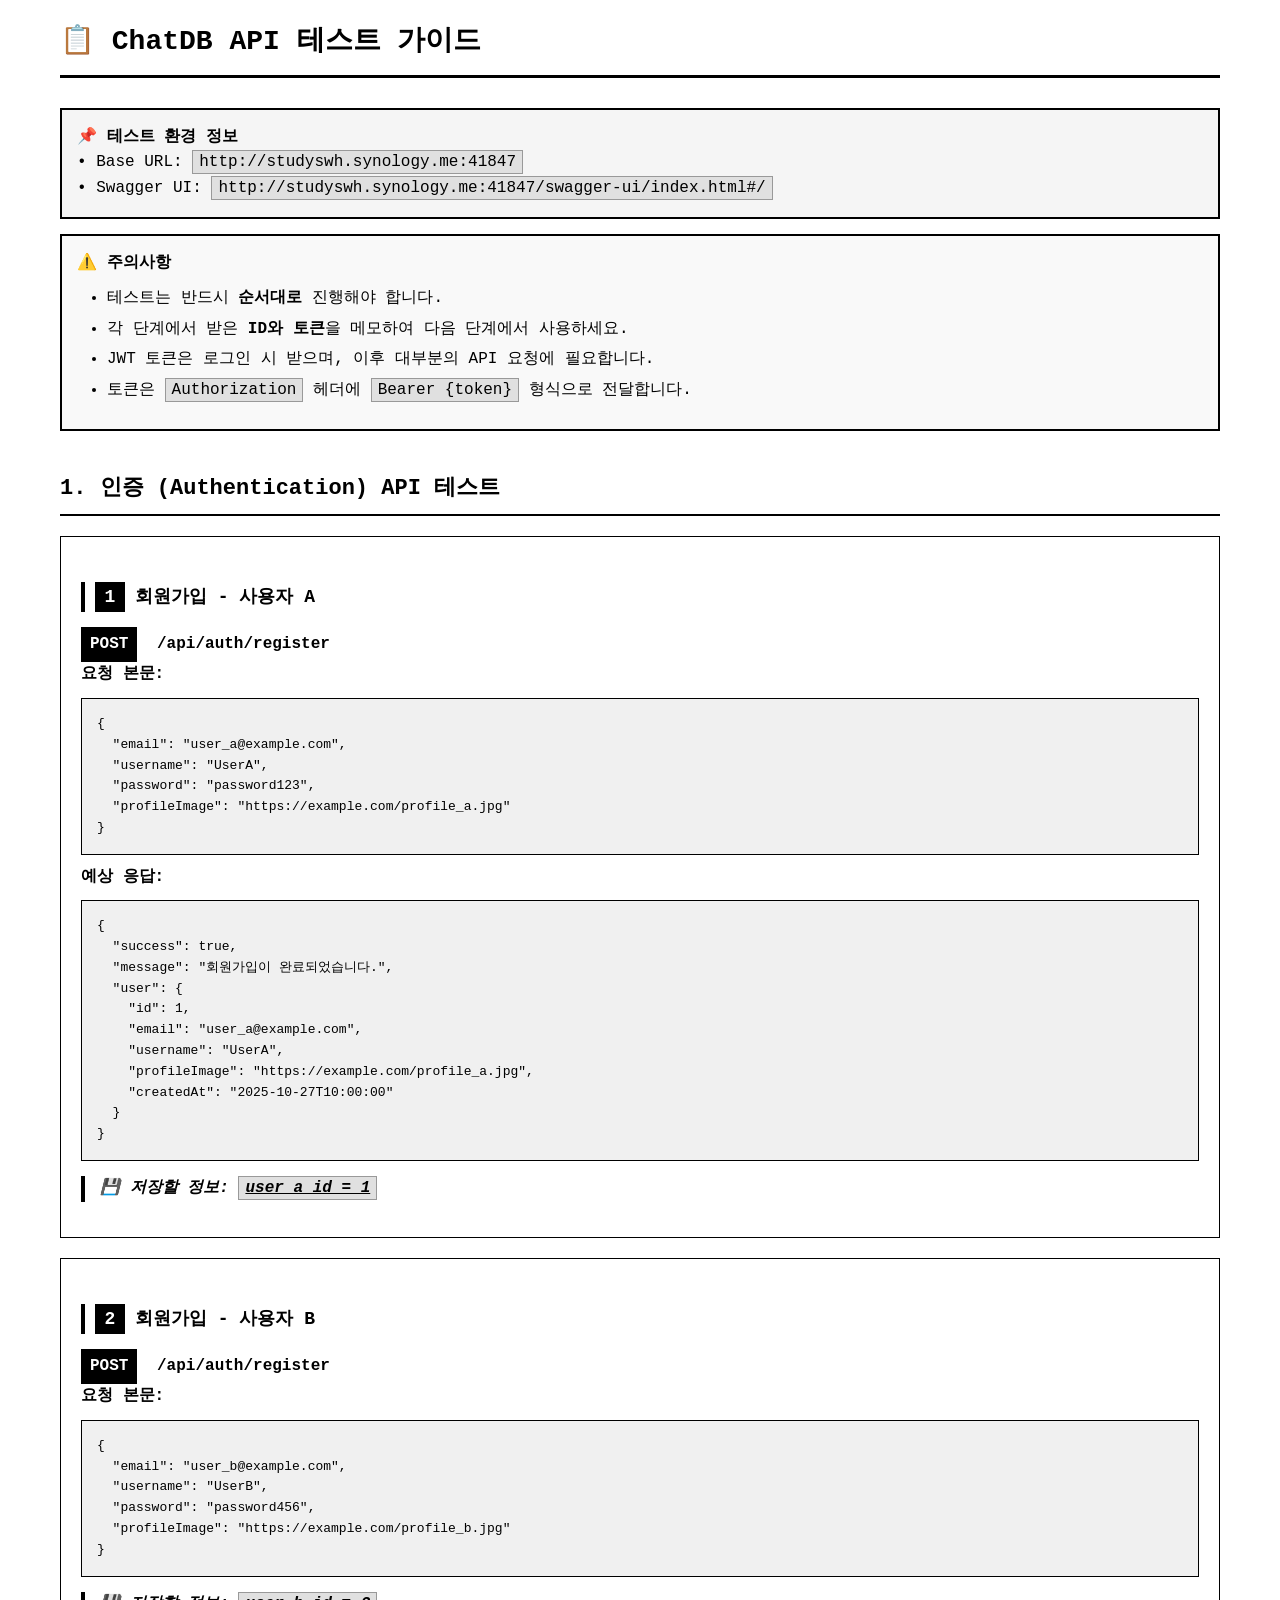
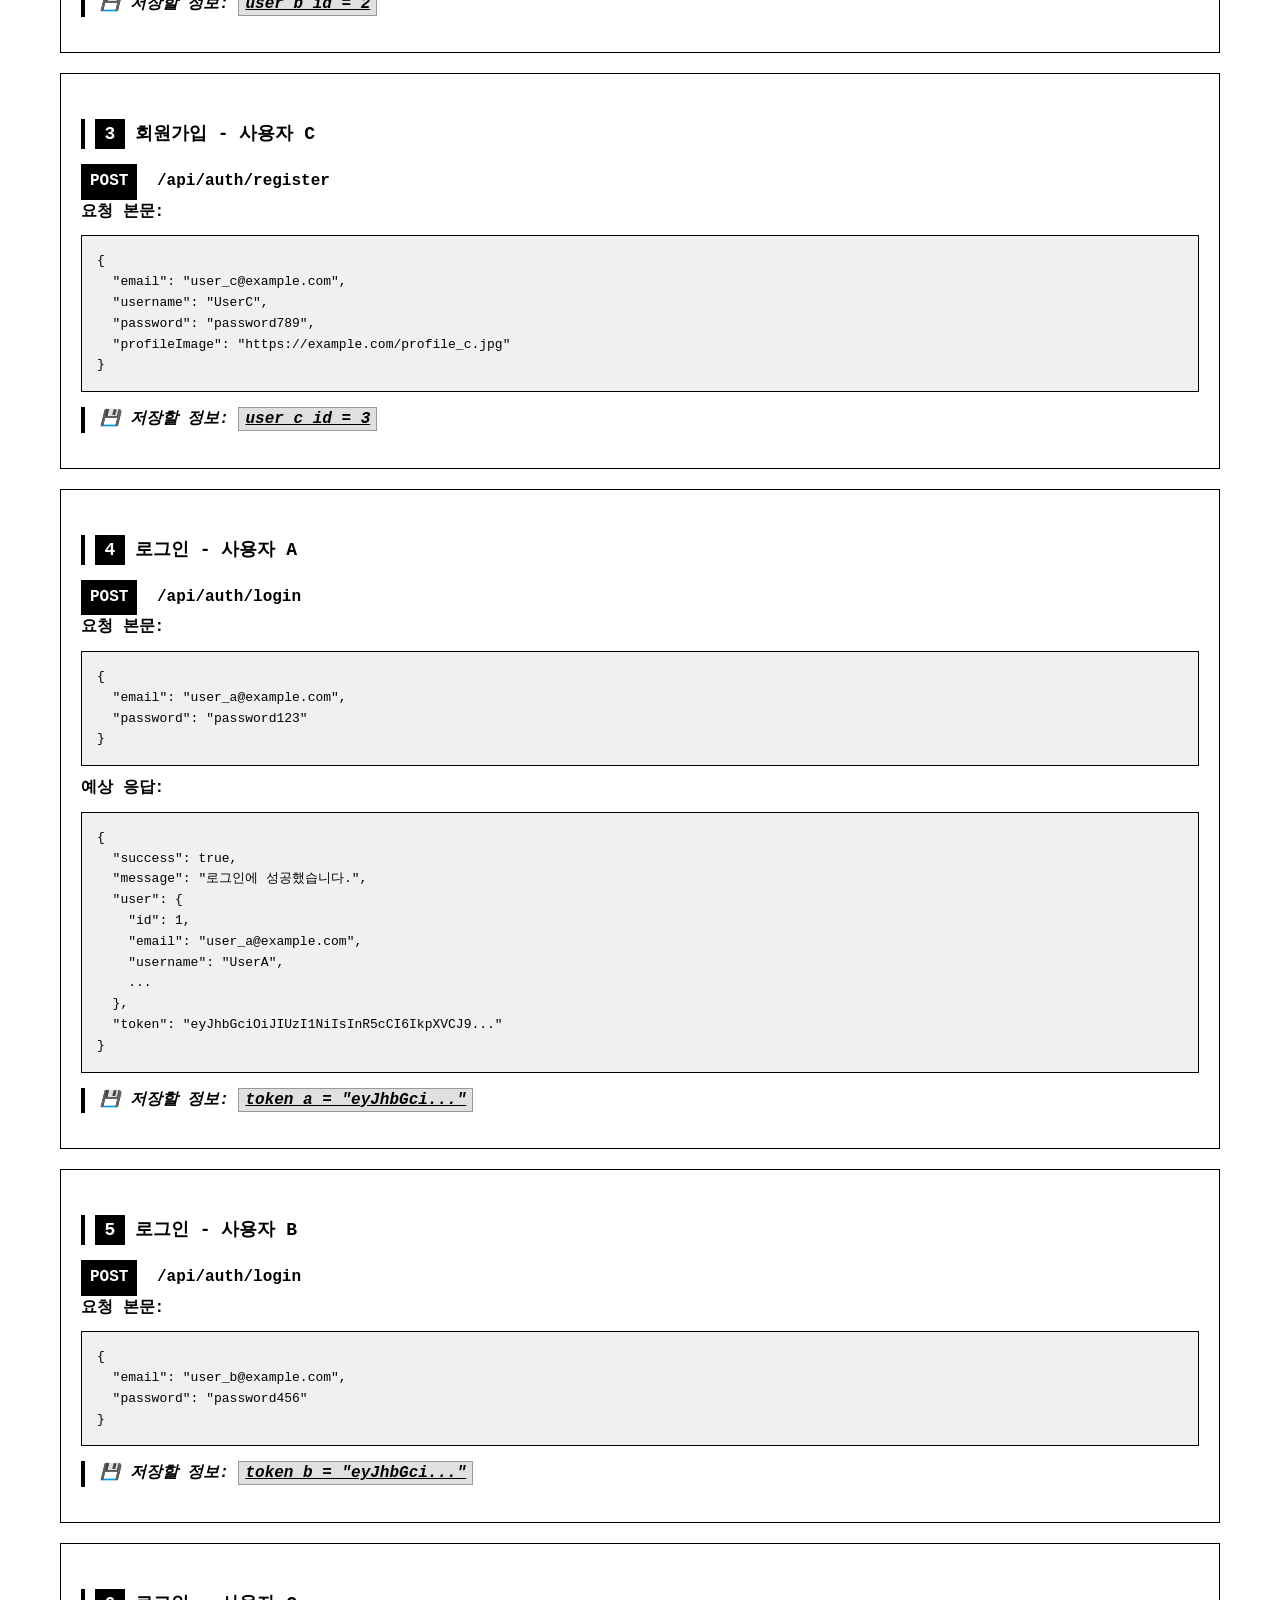
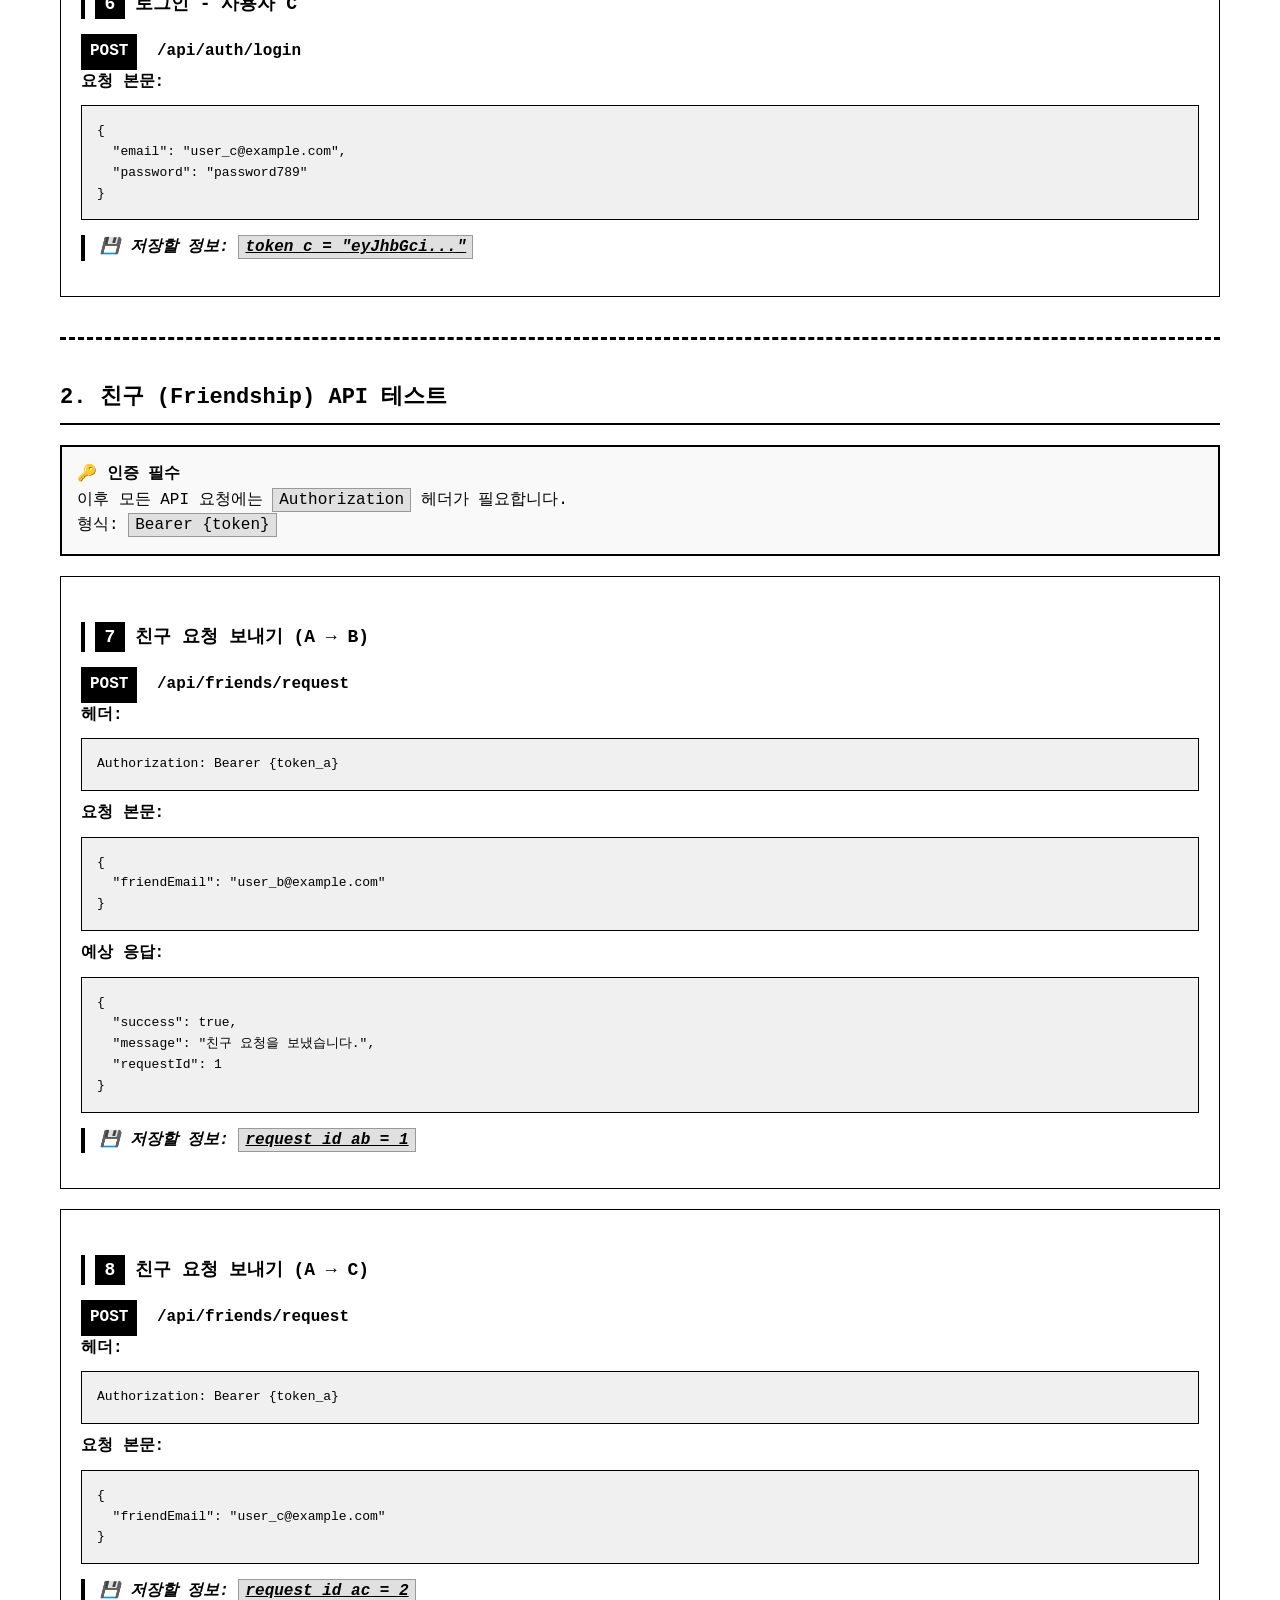
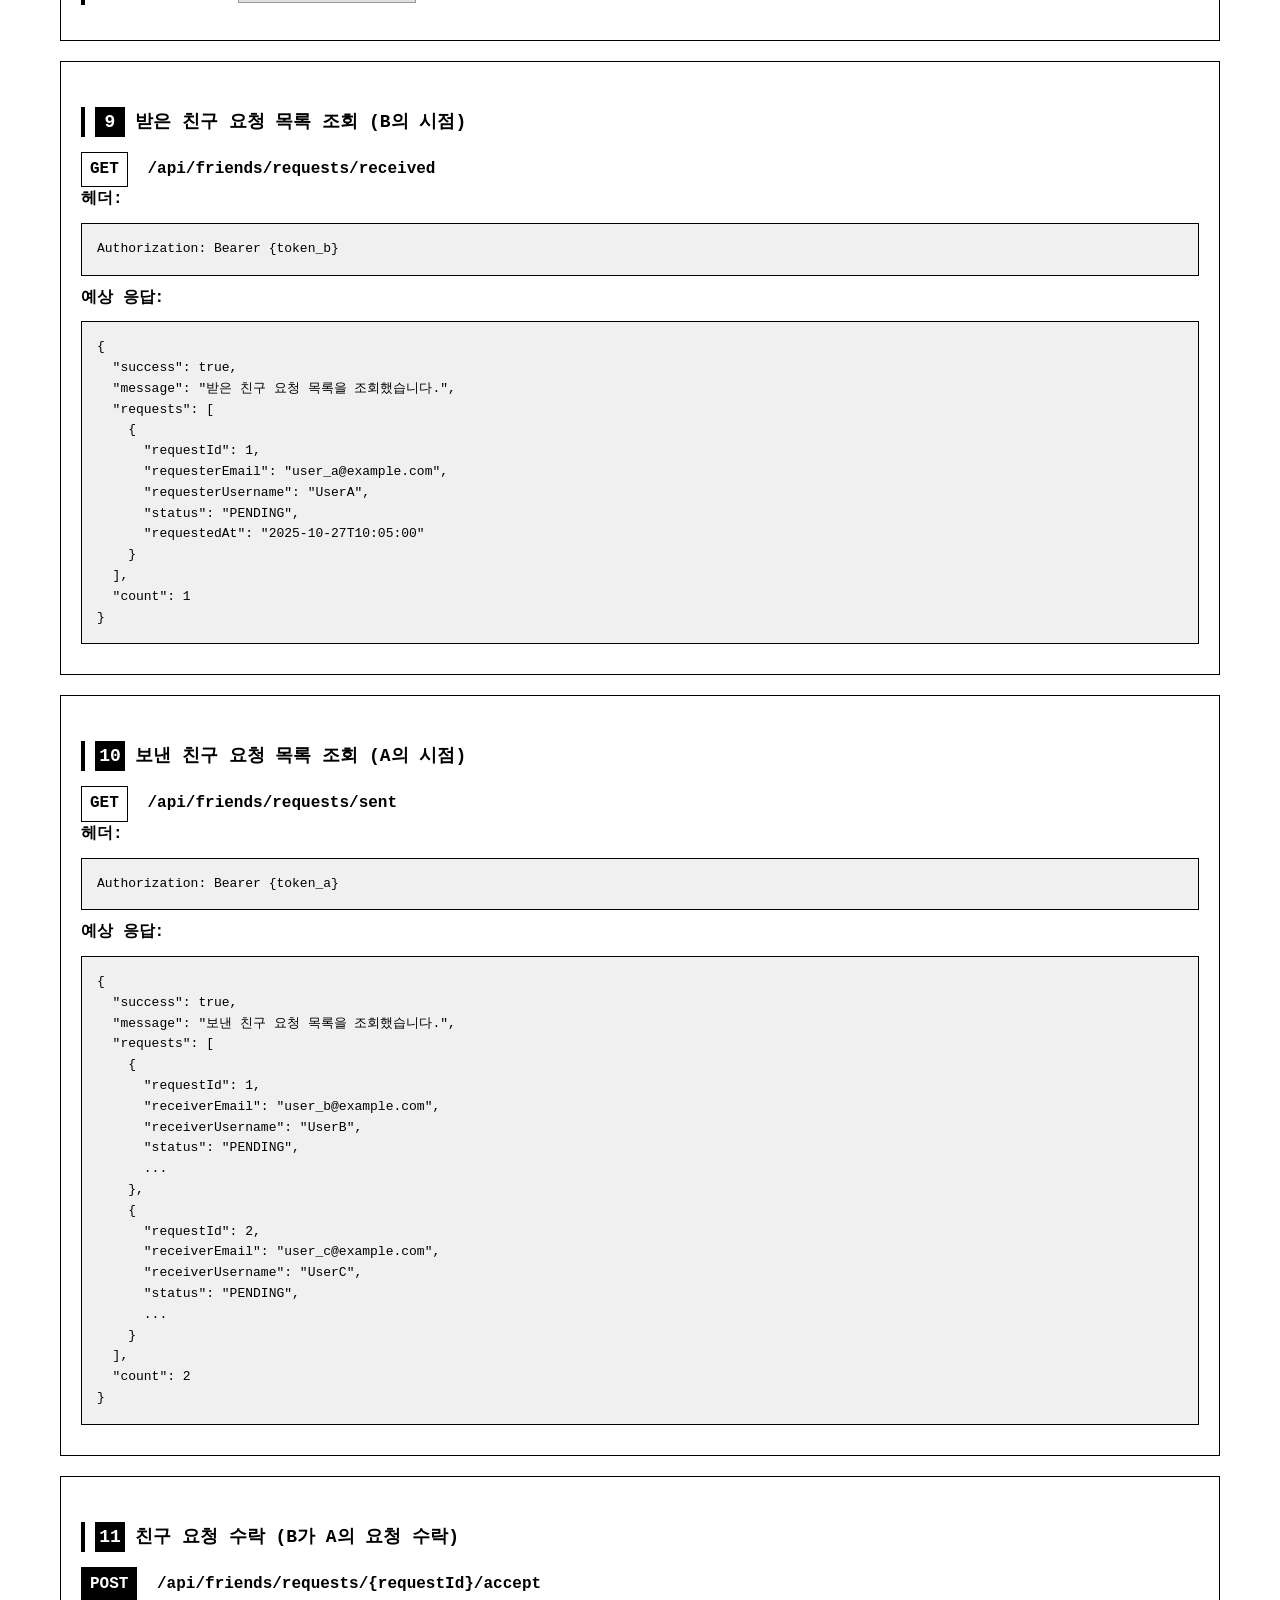
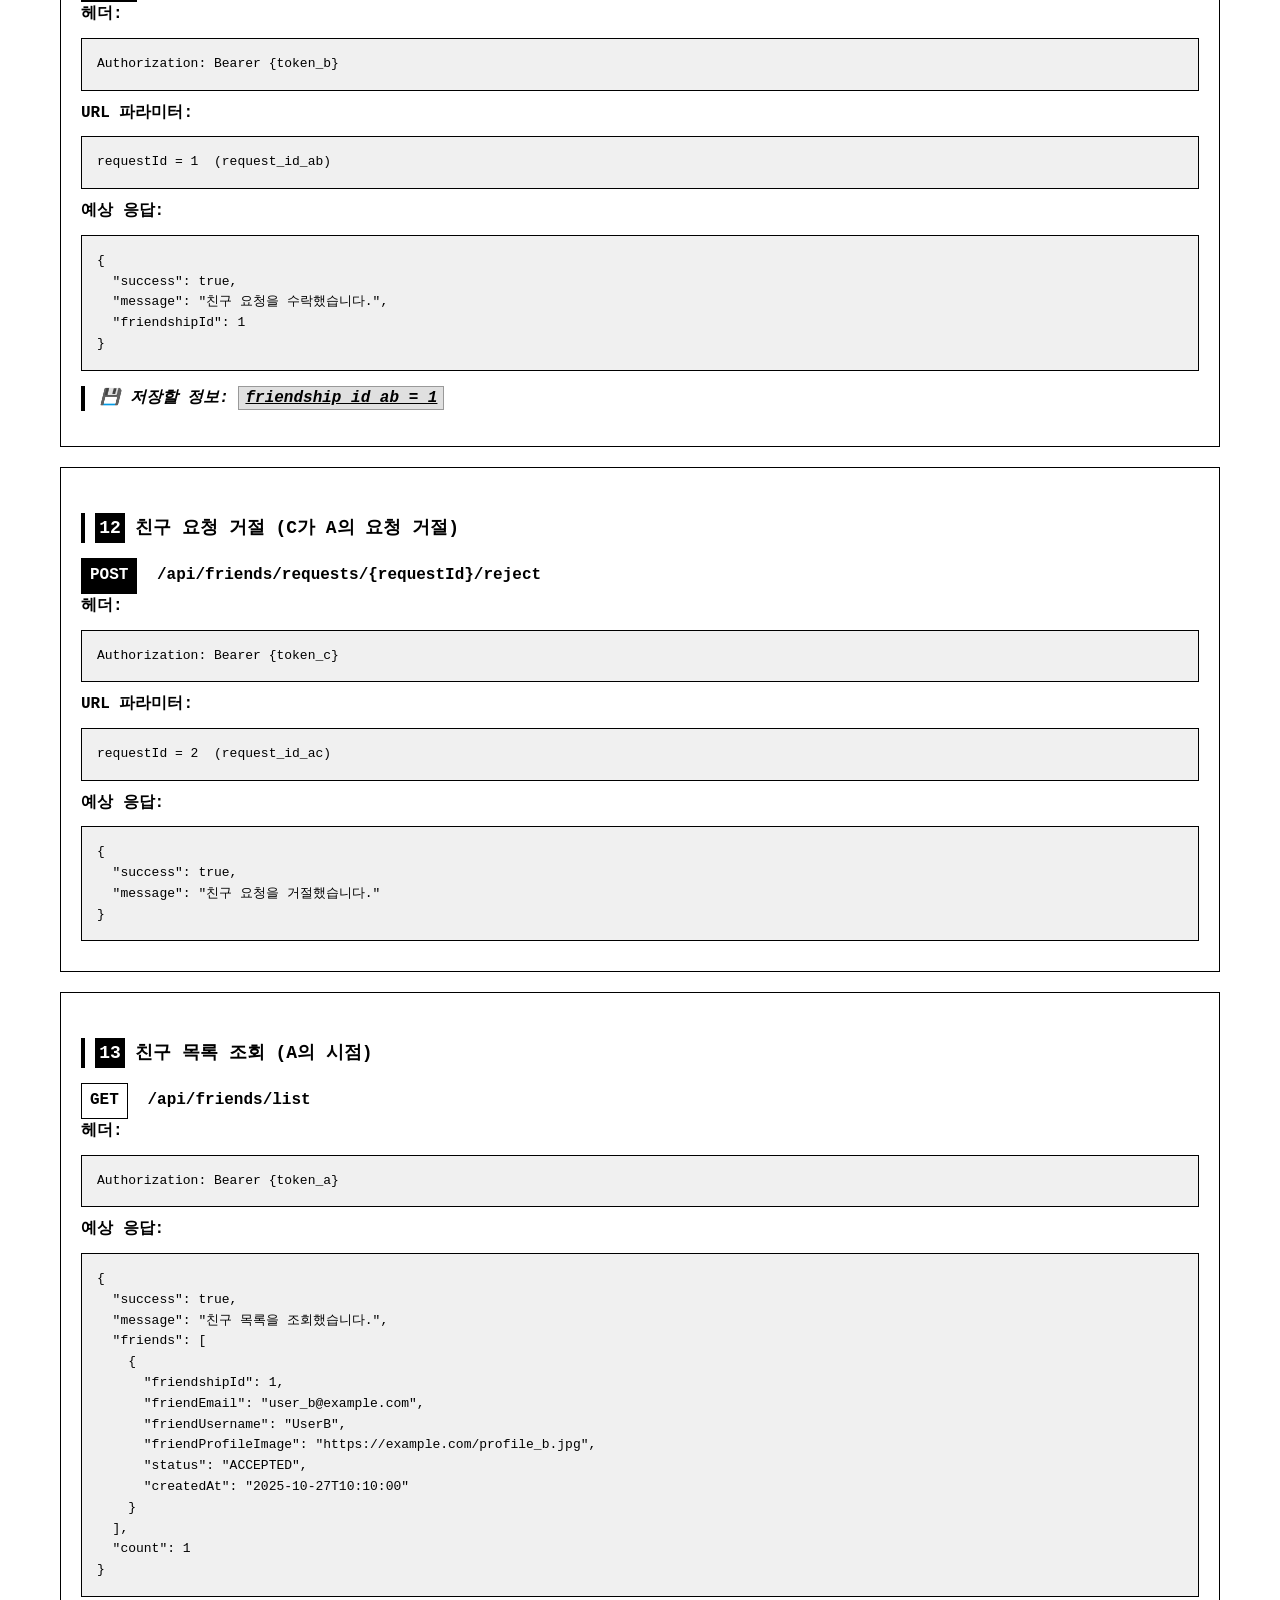
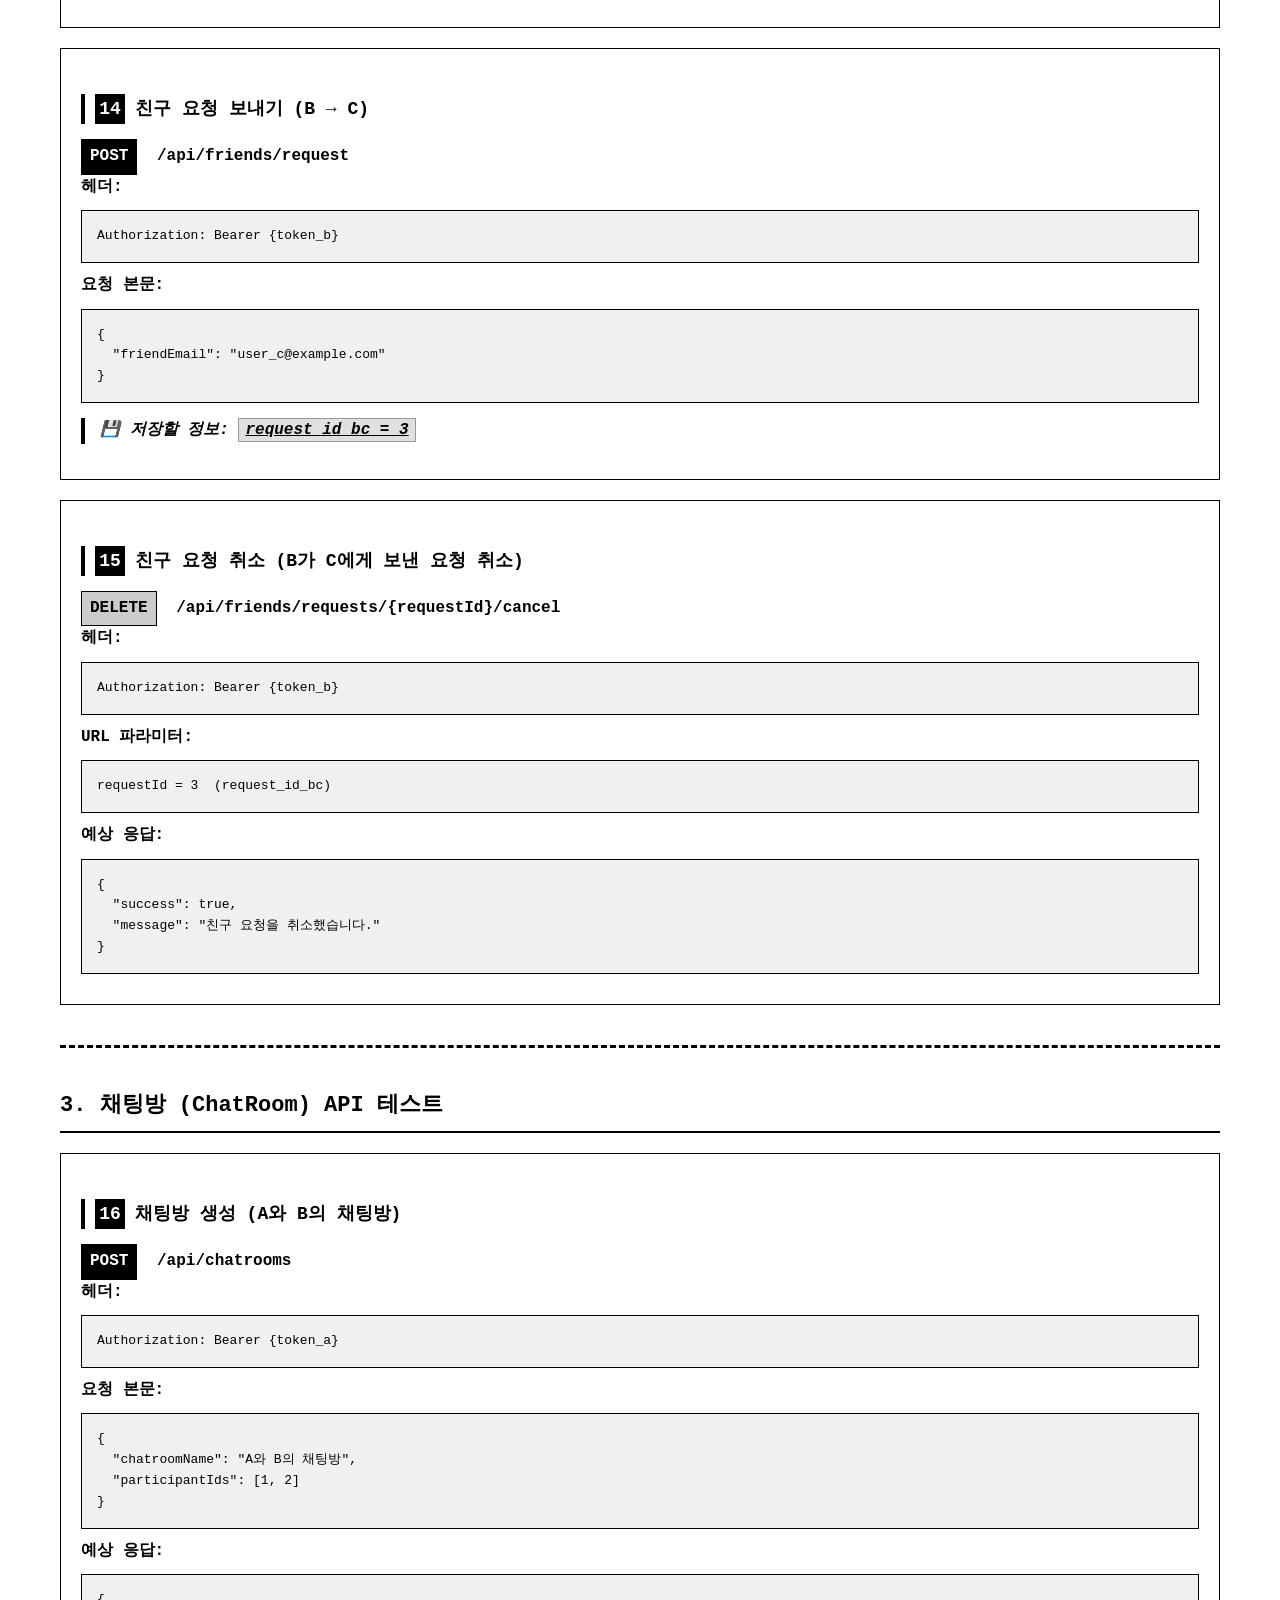
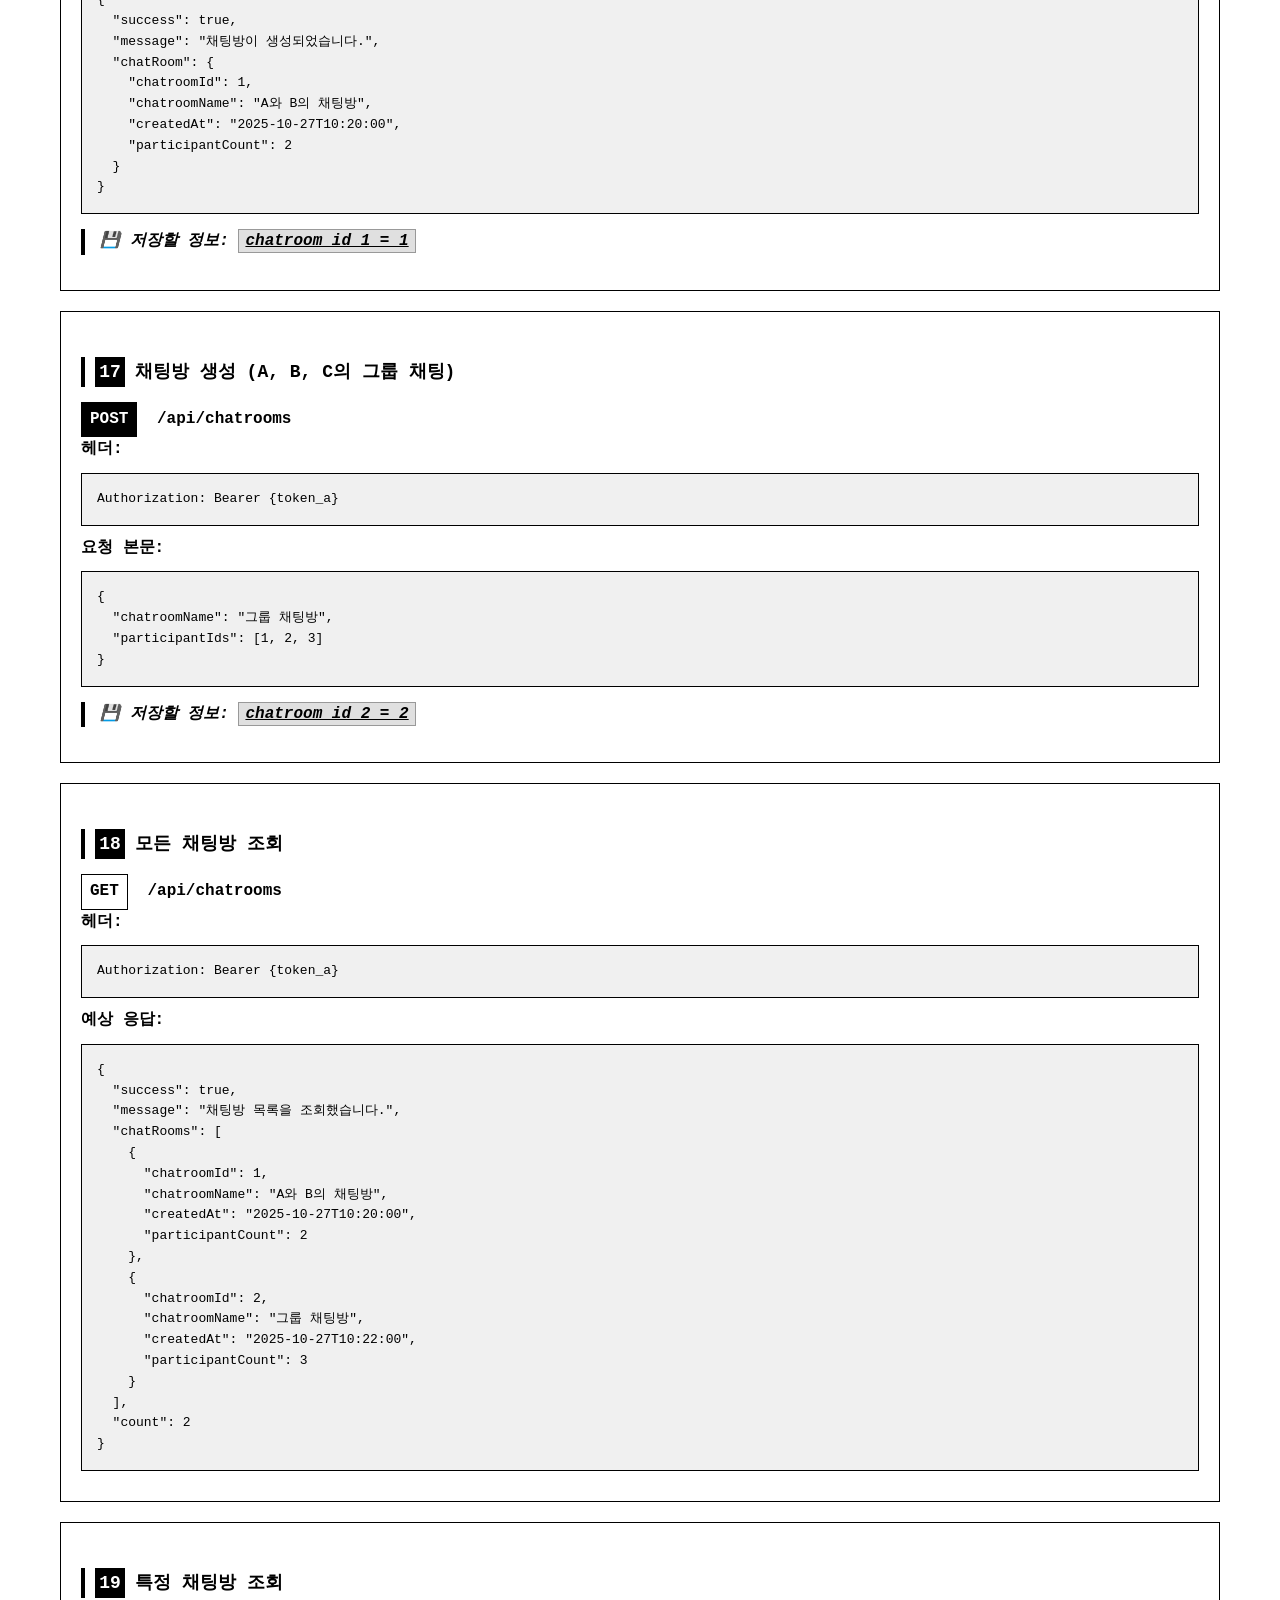
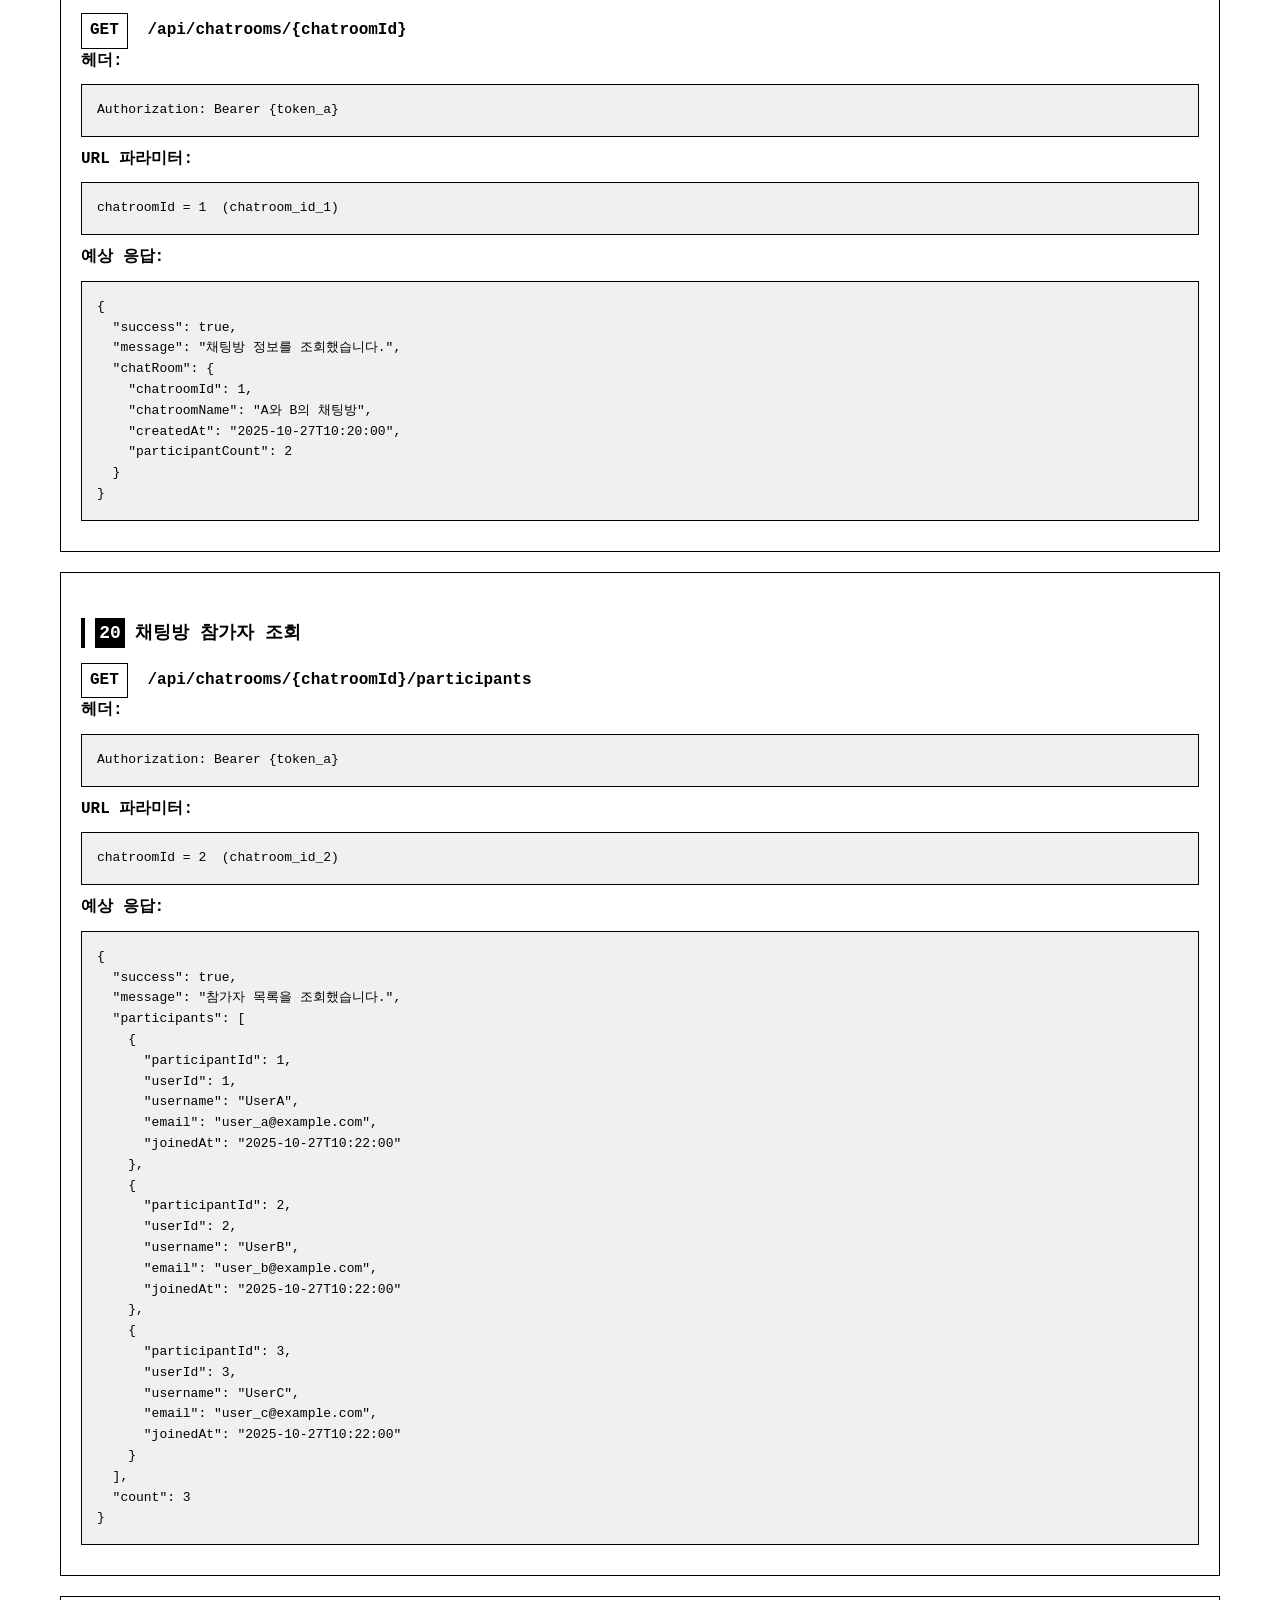
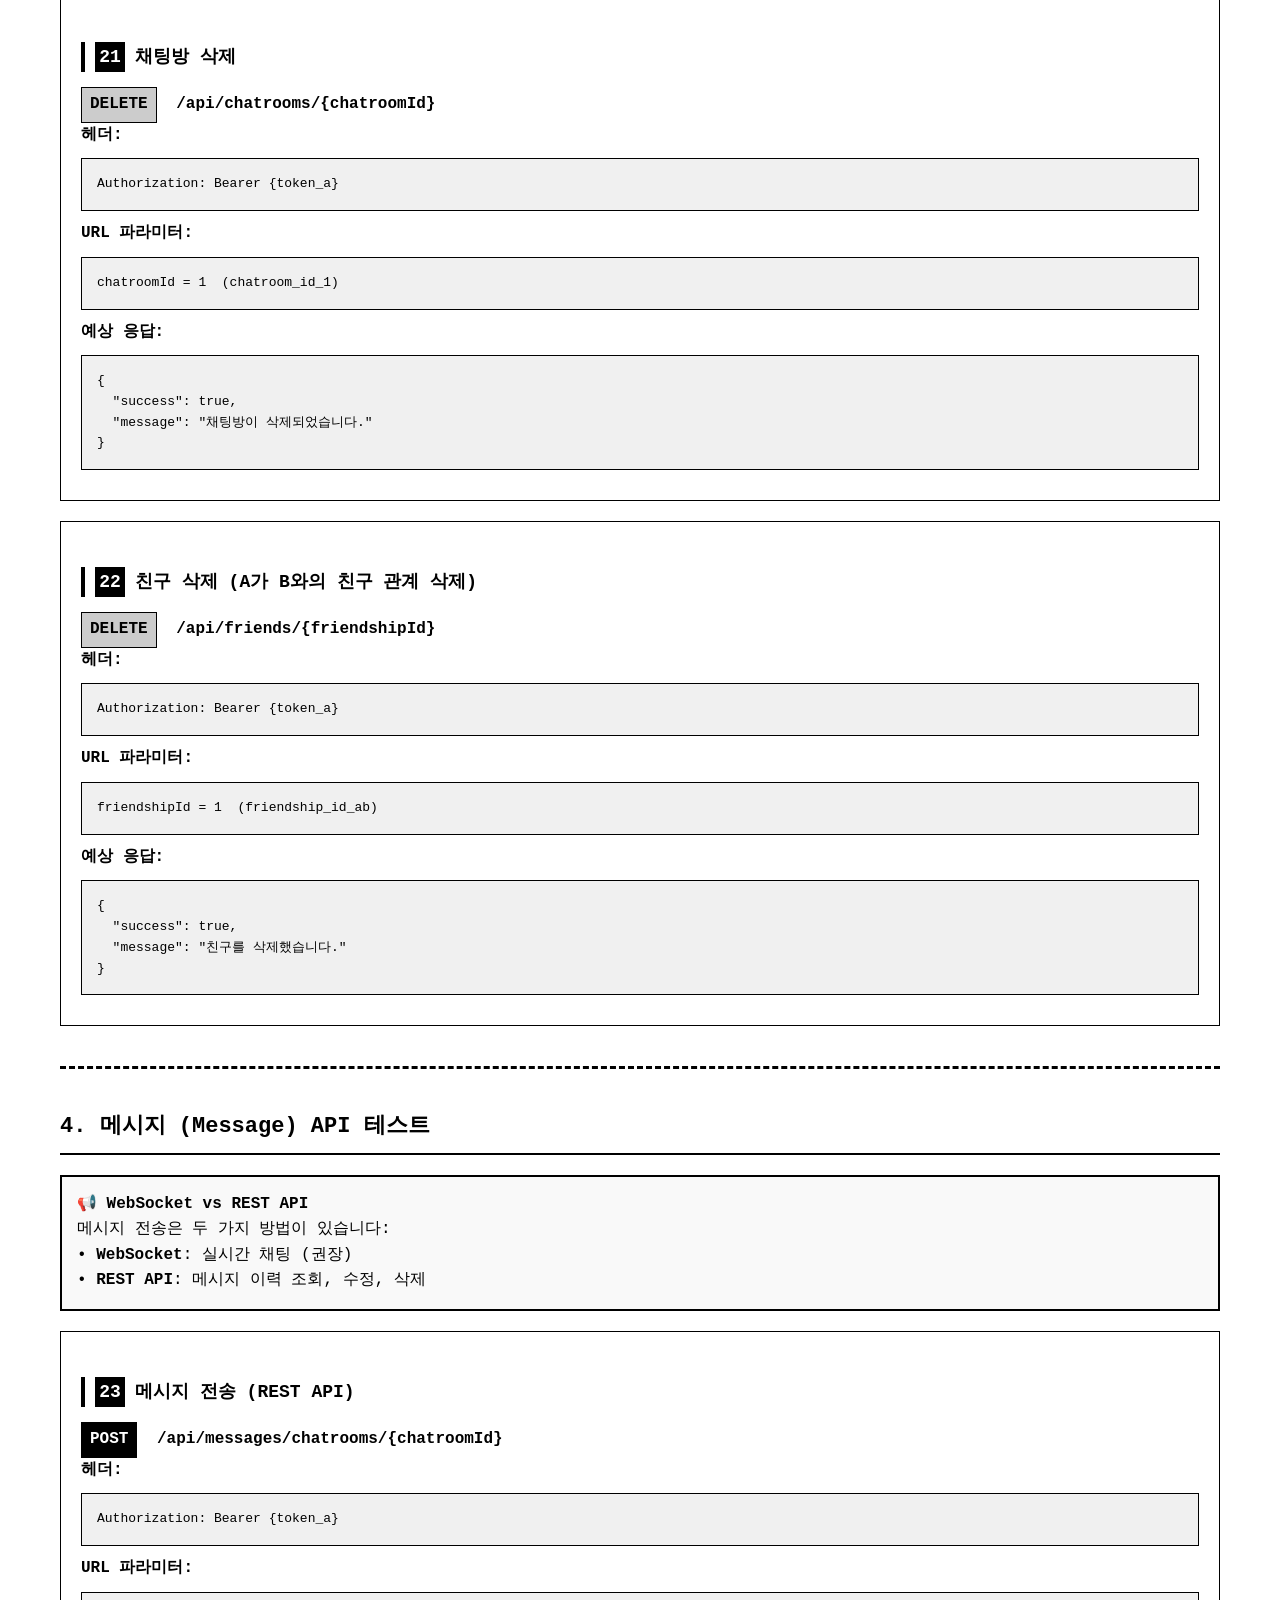
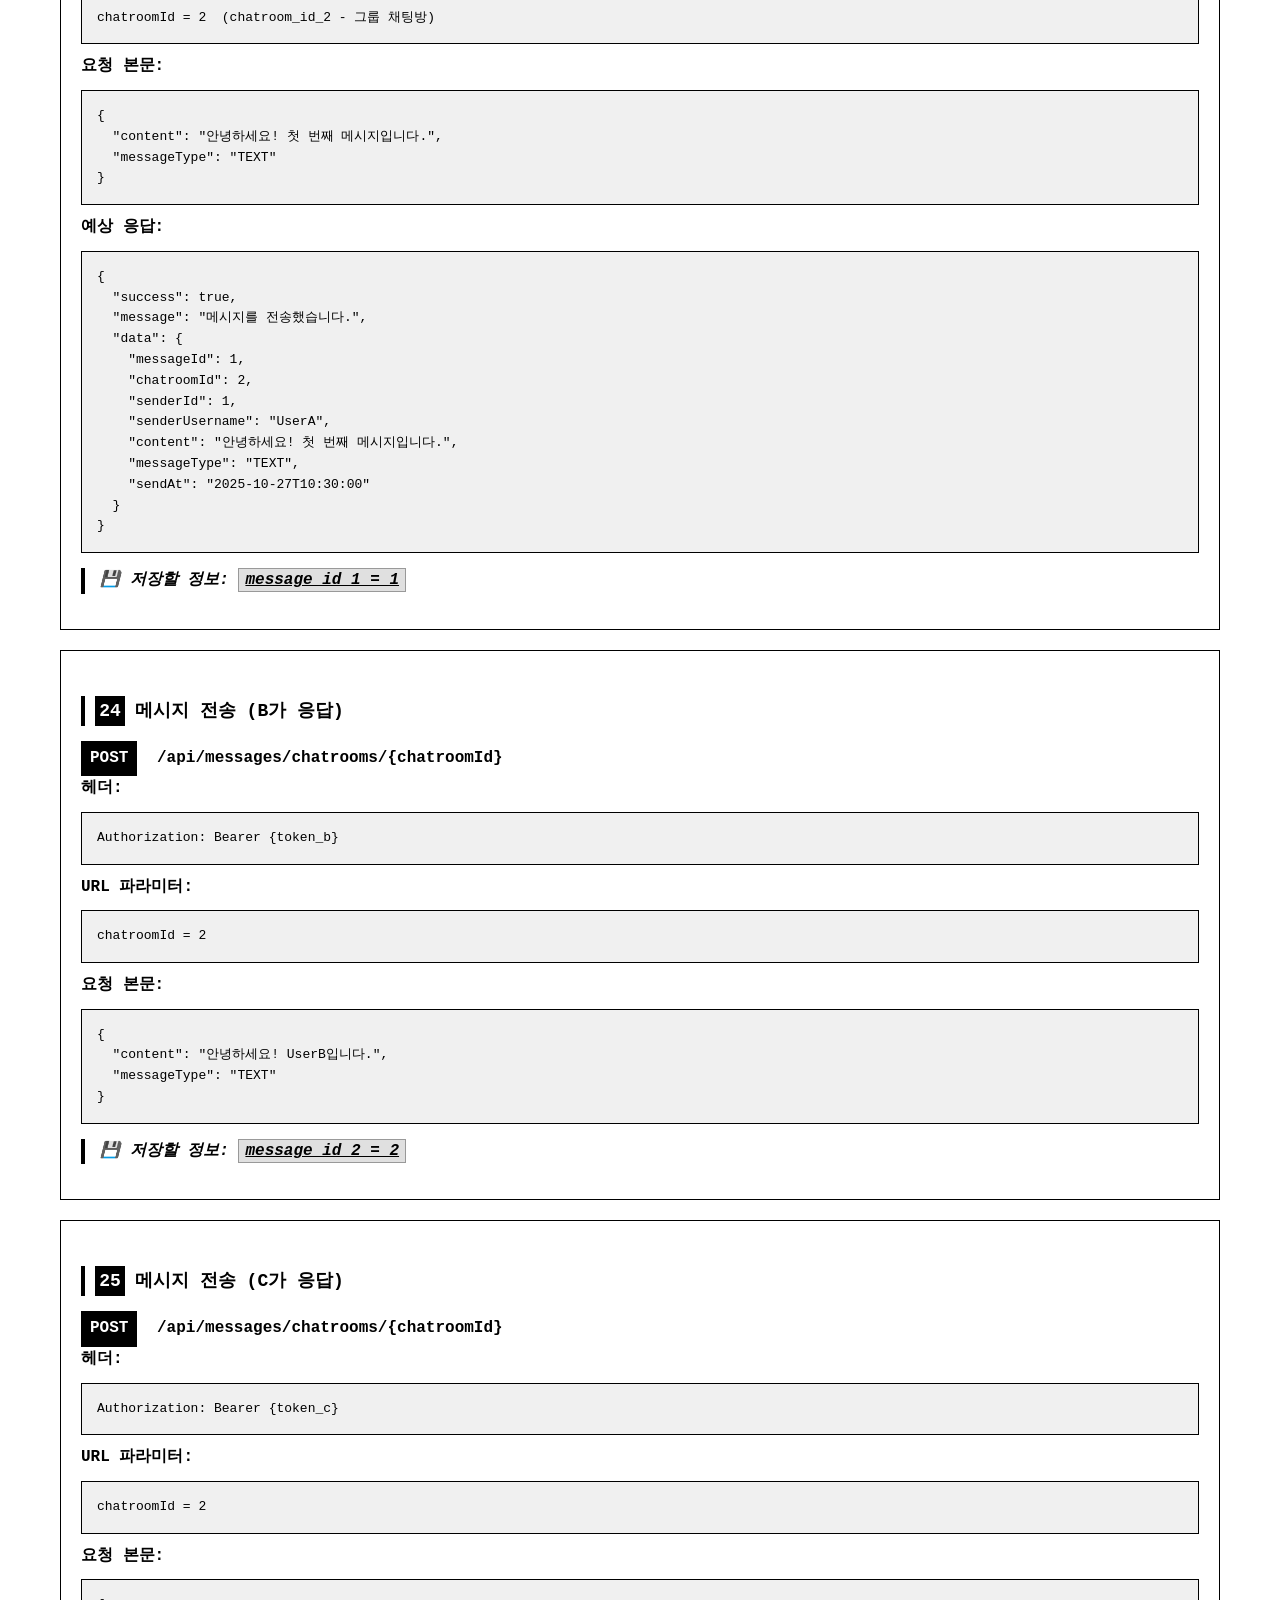
==== commit 9523e48c: "feat : 메시지 관련 기능 추가 - API 테스트 문서업데이트 - 웹 소켓 추가 - 채팅 관련 api 요청 구현(문서참고)" ====
--- a/API_TEST_GUIDE.html
+++ b/API_TEST_GUIDE.html
@@ -703,8 +703,441 @@
 
     <div class="section-divider"></div>
 
+    <!-- 섹션 4: 메시지 API -->
+    <h2>4. 메시지 (Message) API 테스트</h2>
+
+    <div class="warning">
+        <strong>📢 WebSocket vs REST API</strong><br>
+        메시지 전송은 두 가지 방법이 있습니다:<br>
+        • <strong>WebSocket</strong>: 실시간 채팅 (권장)<br>
+        • <strong>REST API</strong>: 메시지 이력 조회, 수정, 삭제
+    </div>
+
+    <div class="test-step">
+        <h3><span class="step-number">23</span>메시지 전송 (REST API)</h3>
+        <p><span class="method post">POST</span> <span class="endpoint">/api/messages/chatrooms/{chatroomId}</span></p>
+        
+        <p><strong>헤더:</strong></p>
+        <pre>Authorization: Bearer {token_a}</pre>
+
+        <p><strong>URL 파라미터:</strong></p>
+        <pre>chatroomId = 2  (chatroom_id_2 - 그룹 채팅방)</pre>
+
+        <p><strong>요청 본문:</strong></p>
+        <pre>{
+  "content": "안녕하세요! 첫 번째 메시지입니다.",
+  "messageType": "TEXT"
+}</pre>
+
+        <p><strong>예상 응답:</strong></p>
+        <pre>{
+  "success": true,
+  "message": "메시지를 전송했습니다.",
+  "data": {
+    "messageId": 1,
+    "chatroomId": 2,
+    "senderId": 1,
+    "senderUsername": "UserA",
+    "content": "안녕하세요! 첫 번째 메시지입니다.",
+    "messageType": "TEXT",
+    "sendAt": "2025-10-27T10:30:00"
+  }
+}</pre>
+
+        <div class="note">
+            💾 <strong>저장할 정보:</strong> <code class="variable">message_id_1 = 1</code>
+        </div>
+    </div>
+
+    <div class="test-step">
+        <h3><span class="step-number">24</span>메시지 전송 (B가 응답)</h3>
+        <p><span class="method post">POST</span> <span class="endpoint">/api/messages/chatrooms/{chatroomId}</span></p>
+        
+        <p><strong>헤더:</strong></p>
+        <pre>Authorization: Bearer {token_b}</pre>
+
+        <p><strong>URL 파라미터:</strong></p>
+        <pre>chatroomId = 2</pre>
+
+        <p><strong>요청 본문:</strong></p>
+        <pre>{
+  "content": "안녕하세요! UserB입니다.",
+  "messageType": "TEXT"
+}</pre>
+
+        <div class="note">
+            💾 <strong>저장할 정보:</strong> <code class="variable">message_id_2 = 2</code>
+        </div>
+    </div>
+
+    <div class="test-step">
+        <h3><span class="step-number">25</span>메시지 전송 (C가 응답)</h3>
+        <p><span class="method post">POST</span> <span class="endpoint">/api/messages/chatrooms/{chatroomId}</span></p>
+        
+        <p><strong>헤더:</strong></p>
+        <pre>Authorization: Bearer {token_c}</pre>
+
+        <p><strong>URL 파라미터:</strong></p>
+        <pre>chatroomId = 2</pre>
+
+        <p><strong>요청 본문:</strong></p>
+        <pre>{
+  "content": "반갑습니다! UserC입니다.",
+  "messageType": "TEXT"
+}</pre>
+
+        <div class="note">
+            💾 <strong>저장할 정보:</strong> <code class="variable">message_id_3 = 3</code>
+        </div>
+    </div>
+
+    <div class="test-step">
+        <h3><span class="step-number">26</span>메시지 목록 조회 (페이징)</h3>
+        <p><span class="method get">GET</span> <span class="endpoint">/api/messages/chatrooms/{chatroomId}?page=0&size=50</span></p>
+        
+        <p><strong>헤더:</strong></p>
+        <pre>Authorization: Bearer {token_a}</pre>
+
+        <p><strong>URL 파라미터:</strong></p>
+        <pre>chatroomId = 2
+page = 0  (첫 페이지)
+size = 50  (페이지당 50개)</pre>
+
+        <p><strong>예상 응답:</strong></p>
+        <pre>{
+  "success": true,
+  "message": "메시지 목록을 조회했습니다.",
+  "messages": [
+    {
+      "messageId": 3,
+      "chatroomId": 2,
+      "senderId": 3,
+      "senderUsername": "UserC",
+      "content": "반갑습니다! UserC입니다.",
+      "messageType": "TEXT",
+      "sendAt": "2025-10-27T10:32:00"
+    },
+    {
+      "messageId": 2,
+      "chatroomId": 2,
+      "senderId": 2,
+      "senderUsername": "UserB",
+      "content": "안녕하세요! UserB입니다.",
+      "messageType": "TEXT",
+      "sendAt": "2025-10-27T10:31:00"
+    },
+    {
+      "messageId": 1,
+      "chatroomId": 2,
+      "senderId": 1,
+      "senderUsername": "UserA",
+      "content": "안녕하세요! 첫 번째 메시지입니다.",
+      "messageType": "TEXT",
+      "sendAt": "2025-10-27T10:30:00"
+    }
+  ],
+  "currentPage": 0,
+  "totalPages": 1,
+  "totalMessages": 3
+}</pre>
+
+        <div class="note">
+            ✅ <strong>확인:</strong> 메시지가 최신순(DESC)으로 정렬되어 있습니다.
+        </div>
+    </div>
+
+    <div class="test-step">
+        <h3><span class="step-number">27</span>모든 메시지 조회</h3>
+        <p><span class="method get">GET</span> <span class="endpoint">/api/messages/chatrooms/{chatroomId}/all</span></p>
+        
+        <p><strong>헤더:</strong></p>
+        <pre>Authorization: Bearer {token_b}</pre>
+
+        <p><strong>URL 파라미터:</strong></p>
+        <pre>chatroomId = 2</pre>
+
+        <p><strong>예상 응답:</strong></p>
+        <pre>{
+  "success": true,
+  "message": "모든 메시지를 조회했습니다.",
+  "messages": [
+    {
+      "messageId": 1,
+      "content": "안녕하세요! 첫 번째 메시지입니다.",
+      "sendAt": "2025-10-27T10:30:00"
+      ...
+    },
+    {
+      "messageId": 2,
+      "content": "안녕하세요! UserB입니다.",
+      "sendAt": "2025-10-27T10:31:00"
+      ...
+    },
+    {
+      "messageId": 3,
+      "content": "반갑습니다! UserC입니다.",
+      "sendAt": "2025-10-27T10:32:00"
+      ...
+    }
+  ],
+  "count": 3
+}</pre>
+
+        <div class="note">
+            ✅ <strong>확인:</strong> 전체 메시지가 시간순(ASC)으로 정렬되어 있습니다.
+        </div>
+    </div>
+
+    <div class="test-step">
+        <h3><span class="step-number">28</span>안 읽은 메시지 개수 조회 (B의 시점)</h3>
+        <p><span class="method get">GET</span> <span class="endpoint">/api/messages/chatrooms/{chatroomId}/unread-count</span></p>
+        
+        <p><strong>헤더:</strong></p>
+        <pre>Authorization: Bearer {token_b}</pre>
+
+        <p><strong>URL 파라미터:</strong></p>
+        <pre>chatroomId = 2</pre>
+
+        <p><strong>예상 응답:</strong></p>
+        <pre>{
+  "success": true,
+  "message": "안 읽은 메시지 개수를 조회했습니다.",
+  "chatroomId": 2,
+  "unreadCount": 2
+}</pre>
+
+        <div class="note">
+            ✅ <strong>확인:</strong> UserB는 자신의 메시지 이후 A와 C의 메시지 2개가 안 읽음 상태입니다.
+        </div>
+    </div>
+
+    <div class="test-step">
+        <h3><span class="step-number">29</span>메시지 읽음 처리 (B가 채팅방 확인)</h3>
+        <p><span class="method post">POST</span> <span class="endpoint">/api/messages/chatrooms/{chatroomId}/read</span></p>
+        
+        <p><strong>헤더:</strong></p>
+        <pre>Authorization: Bearer {token_b}</pre>
+
+        <p><strong>URL 파라미터:</strong></p>
+        <pre>chatroomId = 2</pre>
+
+        <p><strong>예상 응답:</strong></p>
+        <pre>{
+  "success": true,
+  "message": "메시지를 읽음 처리했습니다."
+}</pre>
+    </div>
+
+    <div class="test-step">
+        <h3><span class="step-number">30</span>안 읽은 메시지 개수 재확인 (B의 시점)</h3>
+        <p><span class="method get">GET</span> <span class="endpoint">/api/messages/chatrooms/{chatroomId}/unread-count</span></p>
+        
+        <p><strong>헤더:</strong></p>
+        <pre>Authorization: Bearer {token_b}</pre>
+
+        <p><strong>URL 파라미터:</strong></p>
+        <pre>chatroomId = 2</pre>
+
+        <p><strong>예상 응답:</strong></p>
+        <pre>{
+  "success": true,
+  "message": "안 읽은 메시지 개수를 조회했습니다.",
+  "chatroomId": 2,
+  "unreadCount": 0
+}</pre>
+
+        <div class="note">
+            ✅ <strong>확인:</strong> 읽음 처리 후 안 읽은 메시지가 0개가 되었습니다.
+        </div>
+    </div>
+
+    <div class="test-step">
+        <h3><span class="step-number">31</span>특정 메시지 조회</h3>
+        <p><span class="method get">GET</span> <span class="endpoint">/api/messages/{messageId}</span></p>
+        
+        <p><strong>헤더:</strong></p>
+        <pre>Authorization: Bearer {token_a}</pre>
+
+        <p><strong>URL 파라미터:</strong></p>
+        <pre>messageId = 1  (message_id_1)</pre>
+
+        <p><strong>예상 응답:</strong></p>
+        <pre>{
+  "success": true,
+  "message": "메시지를 조회했습니다.",
+  "data": {
+    "messageId": 1,
+    "chatroomId": 2,
+    "senderId": 1,
+    "senderUsername": "UserA",
+    "content": "안녕하세요! 첫 번째 메시지입니다.",
+    "messageType": "TEXT",
+    "sendAt": "2025-10-27T10:30:00"
+  }
+}</pre>
+    </div>
+
+    <div class="test-step">
+        <h3><span class="step-number">32</span>메시지 수정 (A가 자신의 메시지 수정)</h3>
+        <p><span class="method">PUT</span> <span class="endpoint">/api/messages/{messageId}</span></p>
+        
+        <p><strong>헤더:</strong></p>
+        <pre>Authorization: Bearer {token_a}</pre>
+
+        <p><strong>URL 파라미터:</strong></p>
+        <pre>messageId = 1  (message_id_1)</pre>
+
+        <p><strong>요청 본문:</strong></p>
+        <pre>{
+  "content": "수정된 메시지입니다. 안녕하세요!"
+}</pre>
+
+        <p><strong>예상 응답:</strong></p>
+        <pre>{
+  "success": true,
+  "message": "메시지를 수정했습니다.",
+  "data": {
+    "messageId": 1,
+    "chatroomId": 2,
+    "senderId": 1,
+    "senderUsername": "UserA",
+    "content": "수정된 메시지입니다. 안녕하세요!",
+    "messageType": "TEXT",
+    "sendAt": "2025-10-27T10:30:00"
+  }
+}</pre>
+    </div>
+
+    <div class="test-step">
+        <h3><span class="step-number">33</span>메시지 삭제 실패 (권한 없음)</h3>
+        <p><span class="method delete">DELETE</span> <span class="endpoint">/api/messages/{messageId}</span></p>
+        
+        <p><strong>헤더:</strong></p>
+        <pre>Authorization: Bearer {token_b}</pre>
+
+        <p><strong>URL 파라미터:</strong></p>
+        <pre>messageId = 1  (UserA의 메시지를 UserB가 삭제 시도)</pre>
+
+        <p><strong>예상 응답:</strong></p>
+        <pre>{
+  "success": false,
+  "message": "본인이 작성한 메시지만 삭제할 수 있습니다."
+}</pre>
+
+        <div class="note">
+            ✅ <strong>확인:</strong> 권한 검증이 정상 작동합니다.
+        </div>
+    </div>
+
+    <div class="test-step">
+        <h3><span class="step-number">34</span>메시지 삭제 성공 (B가 자신의 메시지 삭제)</h3>
+        <p><span class="method delete">DELETE</span> <span class="endpoint">/api/messages/{messageId}</span></p>
+        
+        <p><strong>헤더:</strong></p>
+        <pre>Authorization: Bearer {token_b}</pre>
+
+        <p><strong>URL 파라미터:</strong></p>
+        <pre>messageId = 2  (message_id_2)</pre>
+
+        <p><strong>예상 응답:</strong></p>
+        <pre>{
+  "success": true,
+  "message": "메시지를 삭제했습니다."
+}</pre>
+    </div>
+
+    <div class="test-step">
+        <h3><span class="step-number">35</span>삭제 후 메시지 목록 재확인</h3>
+        <p><span class="method get">GET</span> <span class="endpoint">/api/messages/chatrooms/{chatroomId}/all</span></p>
+        
+        <p><strong>헤더:</strong></p>
+        <pre>Authorization: Bearer {token_a}</pre>
+
+        <p><strong>URL 파라미터:</strong></p>
+        <pre>chatroomId = 2</pre>
+
+        <p><strong>예상 응답:</strong></p>
+        <pre>{
+  "success": true,
+  "message": "모든 메시지를 조회했습니다.",
+  "messages": [
+    {
+      "messageId": 1,
+      "content": "수정된 메시지입니다. 안녕하세요!",
+      ...
+    },
+    {
+      "messageId": 3,
+      "content": "반갑습니다! UserC입니다.",
+      ...
+    }
+  ],
+  "count": 2
+}</pre>
+
+        <div class="note">
+            ✅ <strong>확인:</strong> UserB의 메시지(ID=2)가 삭제되어 2개만 남았습니다.
+        </div>
+    </div>
+
+    <div class="section-divider"></div>
+
+    <!-- 섹션 5: WebSocket 테스트 -->
+    <h2>5. WebSocket 실시간 채팅 테스트</h2>
+
+    <div class="warning">
+        <strong>⚠️ WebSocket 테스트 준비</strong><br>
+        WebSocket 테스트는 JavaScript 클라이언트 또는 전용 WebSocket 클라이언트가 필요합니다.<br>
+        아래는 브라우저 콘솔에서 테스트할 수 있는 JavaScript 코드입니다.
+    </div>
+
+    <div class="test-step">
+        <h3><span class="step-number">36</span>WebSocket 연결 및 메시지 전송 테스트</h3>
+        
+        <p><strong>1. SockJS 및 STOMP 라이브러리 로드:</strong></p>
+        <pre>&lt;script src="https://cdn.jsdelivr.net/npm/sockjs-client@1/dist/sockjs.min.js"&gt;&lt;/script&gt;
+&lt;script src="https://cdn.jsdelivr.net/npm/@stomp/stompjs@5/bundles/stomp.umd.min.js"&gt;&lt;/script&gt;</pre>
+
+        <p><strong>2. WebSocket 연결 코드:</strong></p>
+        <pre>// WebSocket 연결 설정
+const socket = new SockJS('http://studyswh.synology.me:41847/ws');
+const stompClient = Stomp.over(socket);
+
+// 연결
+stompClient.connect({}, function(frame) {
+    console.log('Connected: ' + frame);
+    
+    // 채팅방 구독 (chatroomId = 2)
+    stompClient.subscribe('/topic/chatroom/2', function(message) {
+        console.log('받은 메시지:', JSON.parse(message.body));
+    });
+    
+    // 메시지 전송
+    stompClient.send("/app/chat/2/send", {}, JSON.stringify({
+        'content': 'WebSocket 테스트 메시지입니다!',
+        'messageType': 'TEXT'
+    }));
+});
+</pre>
+
+        <p><strong>3. 읽음 처리 전송:</strong></p>
+        <pre>// 메시지 읽음 처리
+stompClient.send("/app/chat/2/read", {}, JSON.stringify({}));
+</pre>
+
+        <div class="note">
+            <strong>WebSocket 엔드포인트:</strong><br>
+            • 연결: <code>ws://studyswh.synology.me:41847/ws</code><br>
+            • 메시지 전송: <code>/app/chat/{chatroomId}/send</code><br>
+            • 읽음 처리: <code>/app/chat/{chatroomId}/read</code><br>
+            • 구독 (받기): <code>/topic/chatroom/{chatroomId}</code>
+        </div>
+    </div>
+
+    <div class="section-divider"></div>
+
     <!-- 요약 테이블 -->
-    <h2>4. API 엔드포인트 요약</h2>
+    <h2>6. API 엔드포인트 요약</h2>
 
     <table>
         <thead>
@@ -803,6 +1236,61 @@
                 <td>/api/chatrooms/{id}</td>
                 <td>✅</td>
                 <td>채팅방 삭제</td>
+            </tr>
+            <tr>
+                <td rowspan="9">메시지</td>
+                <td>POST</td>
+                <td>/api/messages/chatrooms/{id}</td>
+                <td>✅</td>
+                <td>메시지 전송 (REST API)</td>
+            </tr>
+            <tr>
+                <td>GET</td>
+                <td>/api/messages/chatrooms/{id}</td>
+                <td>✅</td>
+                <td>메시지 목록 조회 (페이징)</td>
+            </tr>
+            <tr>
+                <td>GET</td>
+                <td>/api/messages/chatrooms/{id}/all</td>
+                <td>✅</td>
+                <td>모든 메시지 조회</td>
+            </tr>
+            <tr>
+                <td>GET</td>
+                <td>/api/messages/chatrooms/{id}/unread-count</td>
+                <td>✅</td>
+                <td>안 읽은 메시지 개수</td>
+            </tr>
+            <tr>
+                <td>POST</td>
+                <td>/api/messages/chatrooms/{id}/read</td>
+                <td>✅</td>
+                <td>메시지 읽음 처리</td>
+            </tr>
+            <tr>
+                <td>GET</td>
+                <td>/api/messages/{id}</td>
+                <td>✅</td>
+                <td>특정 메시지 조회</td>
+            </tr>
+            <tr>
+                <td>PUT</td>
+                <td>/api/messages/{id}</td>
+                <td>✅</td>
+                <td>메시지 수정</td>
+            </tr>
+            <tr>
+                <td>DELETE</td>
+                <td>/api/messages/{id}</td>
+                <td>✅</td>
+                <td>메시지 삭제</td>
+            </tr>
+            <tr>
+                <td>WebSocket</td>
+                <td>/ws (STOMP over SockJS)</td>
+                <td>✅</td>
+                <td>실시간 채팅 (구독, 전송, 읽음)</td>
             </tr>
         </tbody>
     </table>
@@ -1051,6 +1539,60 @@
                 <td>친구 삭제</td>
                 <td>200 OK</td>
             </tr>
+            <tr>
+                <td>☐</td>
+                <td>23-25</td>
+                <td>메시지 전송 (A, B, C가 각각 전송)</td>
+                <td>201 Created</td>
+            </tr>
+            <tr>
+                <td>☐</td>
+                <td>26-27</td>
+                <td>메시지 목록 조회 (페이징/전체)</td>
+                <td>200 OK</td>
+            </tr>
+            <tr>
+                <td>☐</td>
+                <td>28</td>
+                <td>안 읽은 메시지 개수 조회</td>
+                <td>200 OK</td>
+            </tr>
+            <tr>
+                <td>☐</td>
+                <td>29-30</td>
+                <td>메시지 읽음 처리 및 재확인</td>
+                <td>200 OK</td>
+            </tr>
+            <tr>
+                <td>☐</td>
+                <td>31</td>
+                <td>특정 메시지 조회</td>
+                <td>200 OK</td>
+            </tr>
+            <tr>
+                <td>☐</td>
+                <td>32</td>
+                <td>메시지 수정</td>
+                <td>200 OK</td>
+            </tr>
+            <tr>
+                <td>☐</td>
+                <td>33</td>
+                <td>메시지 삭제 실패 (권한 없음)</td>
+                <td>400 Bad Request</td>
+            </tr>
+            <tr>
+                <td>☐</td>
+                <td>34-35</td>
+                <td>메시지 삭제 및 목록 재확인</td>
+                <td>200 OK</td>
+            </tr>
+            <tr>
+                <td>☐</td>
+                <td>36</td>
+                <td>WebSocket 실시간 채팅 테스트</td>
+                <td>Connection OK</td>
+            </tr>
         </tbody>
     </table>
 
@@ -1060,7 +1602,8 @@
         <strong>📝 문서 정보</strong><br>
         프로젝트: ChatDB<br>
         작성일: 2025-10-27<br>
-        버전: 1.0<br>
+        최종 수정: 2025-11-16<br>
+        버전: 2.0 (메시지 API 및 WebSocket 추가)<br>
         <br>
         <em>모든 테스트가 완료되면 ✅ 표시를 해주세요!</em>
     </div>
